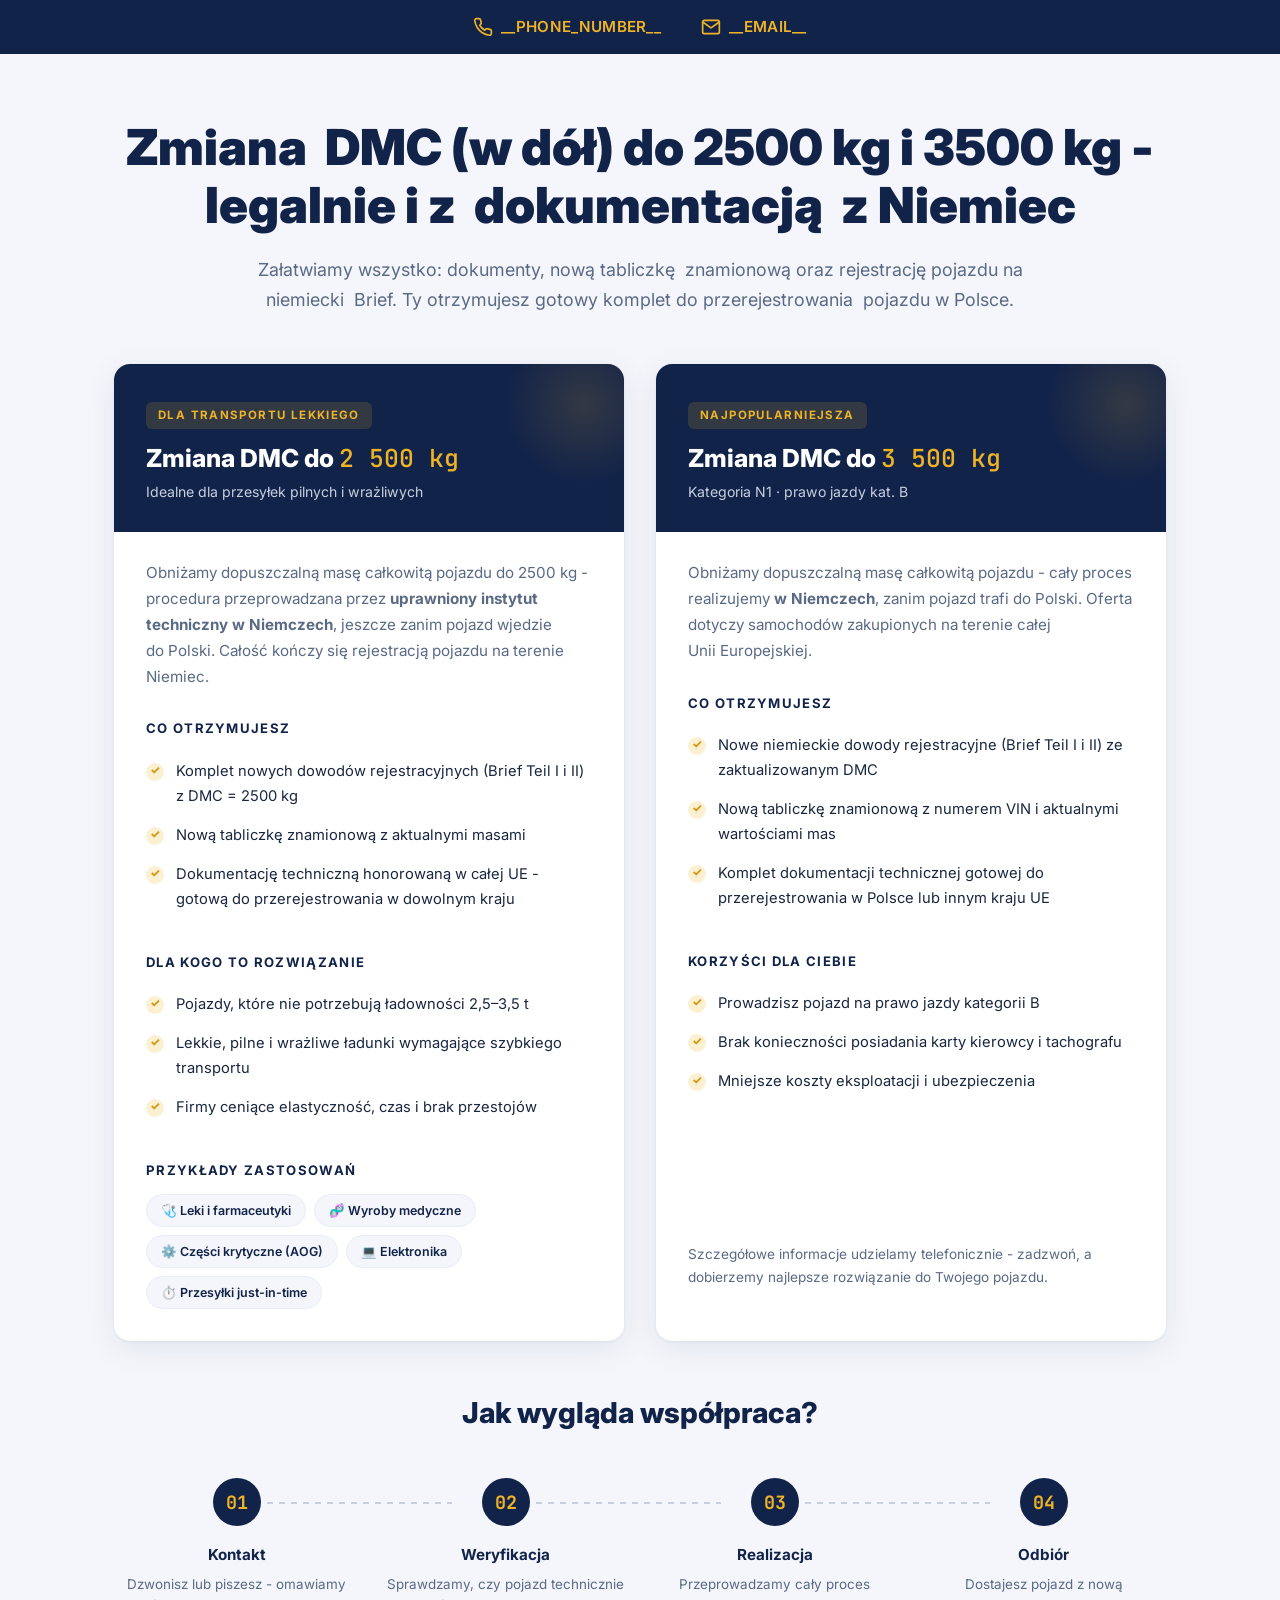
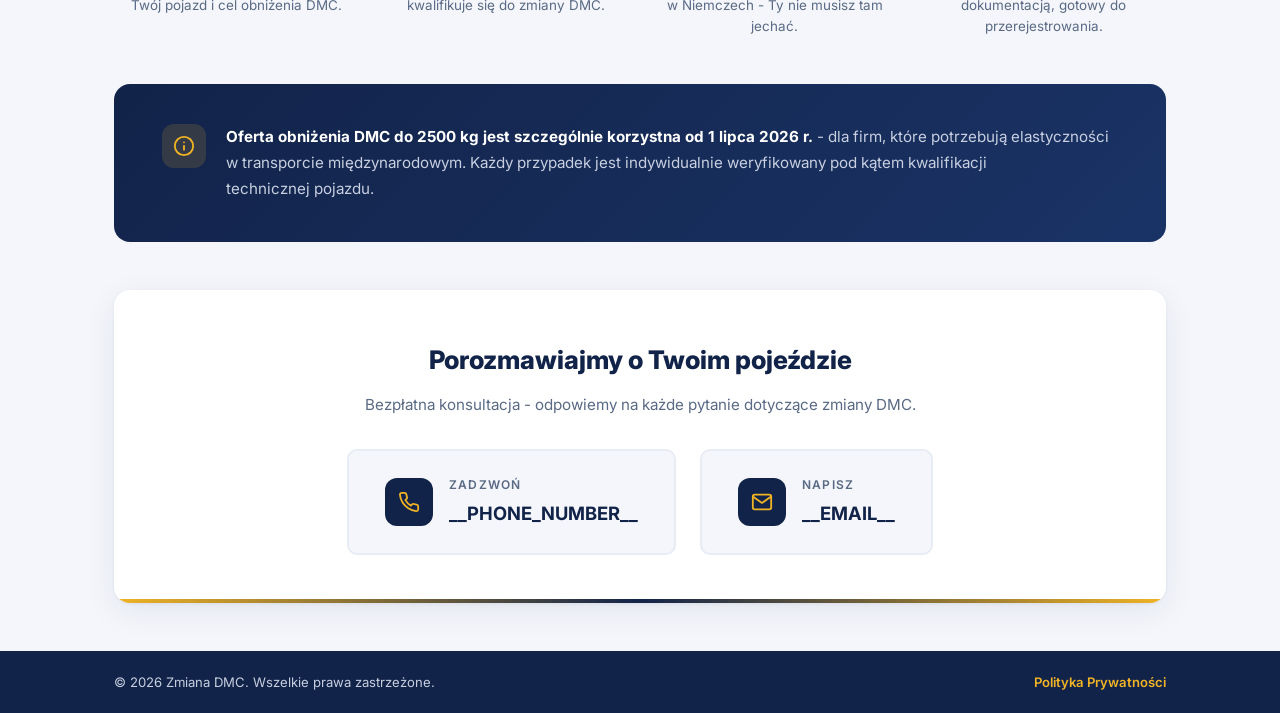
==== index.html @ 18f764c6 "Keywords and title" ====
<!DOCTYPE html>
<html lang="pl">

<head>
  <meta charset="UTF-8">
  <meta name="viewport" content="width=device-width, initial-scale=1.0">
  <meta name="description"
    content="Profesjonalna zmiana DMC pojazdów w Niemczech - obniżenie dopuszczalnej masy całkowitej do 3500 kg lub 2500 kg. Pełna obsługa, niemiecka dokumentacja, ważna w całej UE.">
  <meta name="keywords"
    content="zmiana DMC do 2500 kg, obniżenie DMC do 2500 kg, DMC 2500 kg, zmiana dopuszczalnej masy całkowitej 2500 kg, obniżenie masy całkowitej pojazdu do 2,5 t, zmiana DMC busa do 2500 kg, obniżenie DMC samochodu do 2500 kg, jak obniżyć DMC do 2500 kg, zmiana DMC pojazdu ciężarowego na 2500 kg, DMC 2500 kg a prawo jazdy, czy można zmniejszyć DMC do 2500 kg, przerobienie auta na 2500 kg, zmiana DMC w Niemczech 2500 kg, obniżenie DMC przed rejestracją w Polsce, zmiana DMC samochodu z Niemiec 2500 kg, jak uniknąć DMC powyżej 3,5 t, DMC 2500 kg a koszty, zmiana DMC a podatek, czy można jeździć na kat B po zmianie DMC, obniżenie DMC a rejestracja w Polsce">
  <meta name="author" content="Marek Jurecki">
  <title>Zmiana DMC pojazdu</title>
  <link rel="preconnect" href="https://fonts.googleapis.com">
  <link rel="preconnect" href="https://fonts.gstatic.com" crossorigin>
  <link
    href="https://fonts.googleapis.com/css2?family=Inter:wght@400;500;600;700;800;900&family=JetBrains+Mono:wght@500&display=swap"
    rel="stylesheet">
  <link rel="stylesheet" href="style.css" type="text/css">

  <!-- Favicon -->
  <link rel="icon" type="image/png" href="/public/favicon-96x96.png" sizes="96x96" />
  <link rel="icon" type="image/svg+xml" href="/public/favicon.svg" />
  <link rel="shortcut icon" href="/public/favicon.ico" />
  <link rel="apple-touch-icon" sizes="180x180" href="/public/apple-touch-icon.png" />
  <meta name="apple-mobile-web-app-title" content="Zmiany DMC" />
  <link rel="manifest" href="/public/site.webmanifest" />

  <!-- Google tag (gtag.js) -->
  <script async src="https://www.googletagmanager.com/gtag/js?id=AW-17997426374">
  </script>
  <script>
    window.dataLayer = window.dataLayer || [];
    function gtag() { dataLayer.push(arguments); }
    gtag('js', new Date());

    gtag('config', 'AW-17997426374');
  </script>
</head>

<body>

  <!-- ===== TOP CONTACT BAR ===== -->
  <div class="contact-bar">
    <a href="#" id="phone-top" data-contact="phone">
      <svg class="icon" viewBox="0 0 24 24" fill="none" stroke="currentColor" stroke-width="2" stroke-linecap="round"
        stroke-linejoin="round">
        <path
          d="M22 16.92v3a2 2 0 01-2.18 2 19.79 19.79 0 01-8.63-3.07 19.5 19.5 0 01-6-6A19.79 19.79 0 012.12 4.18 2 2 0 014.11 2h3a2 2 0 012 1.72c.127.96.362 1.903.7 2.81a2 2 0 01-.45 2.11L8.09 9.91a16 16 0 006 6l1.27-1.27a2 2 0 012.11-.45c.907.338 1.85.573 2.81.7A2 2 0 0122 16.92z" />
      </svg>
      <span class="contact-text"></span>
    </a>
    <a href="#" id="email-top" data-contact="email">
      <svg class="icon" viewBox="0 0 24 24" fill="none" stroke="currentColor" stroke-width="2" stroke-linecap="round"
        stroke-linejoin="round">
        <path d="M4 4h16c1.1 0 2 .9 2 2v12c0 1.1-.9 2-2 2H4c-1.1 0-2-.9-2-2V6c0-1.1.9-2 2-2z" />
        <polyline points="22,6 12,13 2,6" />
      </svg>
      <span class="contact-text"></span>
    </a>
  </div>

  <div class="page-wrap">

    <!-- ===== INTRO ===== -->
    <section class="intro fade-in">
      <h1>Zmiana&nbsp; DMC (w dół) do 2500 kg i 3500 kg - legalnie i z &nbsp;dokumentacją&nbsp; z Niemiec</h1>
      <p>Załatwiamy wszystko: dokumenty, nową tabliczkę&nbsp; znamionową oraz rejestrację pojazdu na niemiecki&nbsp; Brief.
      Ty otrzymujesz gotowy komplet do przerejestrowania&nbsp; pojazdu w Polsce.</p>
    </section>

    <!-- ===== SERVICES ===== -->
    <div class="services">

      <!-- CARD 1: DMC 2500 -->
      <article class="service-card fade-in" id="dmc-2500">
        <div class="card-header">
          <span class="tag">Dla transportu lekkiego</span>
          <h2>Zmiana DMC do <span class="dmc-val">2 500 kg</span></h2>
          <p class="subtitle">Idealne dla przesyłek pilnych i&nbsp;wrażliwych</p>
        </div>
        <div class="card-body">
          <p>Obniżamy dopuszczalną masę całkowitą pojazdu do&nbsp;2500&nbsp;kg - procedura przeprowadzana przez
            <strong>uprawniony instytut techniczny w&nbsp;Niemczech</strong>, jeszcze zanim pojazd wjedzie
            do&nbsp;Polski. Całość kończy się rejestracją pojazdu na terenie Niemiec.
          </p>

          <h3>Co otrzymujesz</h3>
          <ul class="check-list">
            <li>Komplet nowych dowodów rejestracyjnych (Brief Teil&nbsp;I i&nbsp;II) z&nbsp;DMC&nbsp;=&nbsp;2500&nbsp;kg
            </li>
            <li>Nową tabliczkę znamionową z&nbsp;aktualnymi masami</li>
            <li>Dokumentację techniczną honorowaną w&nbsp;całej UE - gotową do przerejestrowania w&nbsp;dowolnym kraju
            </li>
          </ul>

          <h3>Dla kogo to rozwiązanie</h3>
          <ul class="check-list">
            <li>Pojazdy, które nie potrzebują ładowności 2,5–3,5&nbsp;t</li>
            <li>Lekkie, pilne i&nbsp;wrażliwe ładunki wymagające szybkiego transportu</li>
            <li>Firmy ceniące elastyczność, czas i&nbsp;brak przestojów</li>
          </ul>

          <h3>Przykłady zastosowań</h3>
          <div class="use-cases">
            <span class="pill">🩺 Leki i farmaceutyki</span>
            <span class="pill">🧬 Wyroby medyczne</span>
            <span class="pill">⚙️ Części krytyczne (AOG)</span>
            <span class="pill">💻 Elektronika</span>
            <span class="pill">⏱️ Przesyłki just-in-time</span>
          </div>
        </div>
      </article>

      <!-- CARD 2: DMC 3500 -->
      <article class="service-card fade-in" id="dmc-3500">
        <div class="card-header">
          <span class="tag">Najpopularniejsza</span>
          <h2>Zmiana DMC do <span class="dmc-val">3 500 kg</span></h2>
          <p class="subtitle">Kategoria N1 · prawo jazdy kat.&nbsp;B</p>
        </div>
        <div class="card-body">
          <p>Obniżamy dopuszczalną masę całkowitą pojazdu - cały proces realizujemy <strong>w Niemczech</strong>, zanim
            pojazd trafi do&nbsp;Polski.
            Oferta dotyczy samochodów zakupionych na terenie całej Unii&nbsp;Europejskiej.</p>

          <h3>Co otrzymujesz</h3>
          <ul class="check-list">
            <li>Nowe niemieckie dowody rejestracyjne (Brief Teil&nbsp;I i&nbsp;II) ze zaktualizowanym DMC</li>
            <li>Nową tabliczkę znamionową z numerem VIN i&nbsp;aktualnymi wartościami mas</li>
            <li>Komplet dokumentacji technicznej gotowej do przerejestrowania w&nbsp;Polsce lub innym kraju UE</li>
          </ul>

          <h3>Korzyści dla Ciebie</h3>
          <ul class="check-list">
            <li>Prowadzisz pojazd na prawo jazdy kategorii&nbsp;B</li>
            <li>Brak konieczności posiadania karty kierowcy i&nbsp;tachografu</li>
            <li>Mniejsze koszty eksploatacji i&nbsp;ubezpieczenia</li>
          </ul>

          <p style="font-size:0.85rem; color:var(--gray-600); margin-top:auto;">Szczegółowe informacje udzielamy
            telefonicznie - zadzwoń, a dobierzemy najlepsze rozwiązanie do Twojego pojazdu.</p>
        </div>
      </article>

    </div>
    <!-- /services -->

    <!-- ===== HOW IT WORKS ===== -->
    <section class="how-section fade-in">
      <h2>Jak wygląda współpraca?</h2>
      <div class="steps-grid">
        <div class="step-item">
          <div class="step-num">01</div>
          <h4>Kontakt</h4>
          <p>Dzwonisz lub piszesz - omawiamy Twój pojazd i&nbsp;cel&nbsp;obniżenia DMC.</p>
        </div>
        <div class="step-item">
          <div class="step-num">02</div>
          <h4>Weryfikacja</h4>
          <p>Sprawdzamy, czy pojazd technicznie kwalifikuje się do zmiany&nbsp;DMC.</p>
        </div>
        <div class="step-item">
          <div class="step-num">03</div>
          <h4>Realizacja</h4>
          <p>Przeprowadzamy cały proces w&nbsp;Niemczech - Ty nie musisz tam jechać.</p>
        </div>
        <div class="step-item">
          <div class="step-num">04</div>
          <h4>Odbiór</h4>
          <p>Dostajesz pojazd z nową dokumentacją, gotowy do przerejestrowania.</p>
        </div>
      </div>
    </section>

    <!-- ===== NOTE ===== -->
    <div class="note-section fade-in">
      <div class="note-icon">
        <svg viewBox="0 0 24 24" fill="none" stroke="currentColor" stroke-width="2" stroke-linecap="round"
          stroke-linejoin="round">
          <circle cx="12" cy="12" r="10" />
          <line x1="12" y1="16" x2="12" y2="12" />
          <line x1="12" y1="8" x2="12.01" y2="8" />
        </svg>
      </div>
      <p><strong>Oferta obniżenia DMC do 2500 kg jest szczególnie korzystna od 1&nbsp;lipca 2026&nbsp;r.</strong> - dla
        firm, które potrzebują elastyczności w transporcie międzynarodowym. Każdy przypadek jest indywidualnie
        weryfikowany pod kątem kwalifikacji technicznej&nbsp;pojazdu.</p>
    </div>

    <!-- ===== FOOTER CONTACT ===== -->
    <section class="footer-contact fade-in" id="kontakt">
      <h2>Porozmawiajmy o Twoim pojeździe</h2>
      <p class="sub">Bezpłatna konsultacja - odpowiemy na każde pytanie dotyczące zmiany DMC.</p>
      <div class="contact-cards">
        <a href="#" class="contact-card" id="phone-bottom" data-contact="phone">
          <div class="cc-icon">
            <svg viewBox="0 0 24 24" fill="none" stroke="currentColor" stroke-width="2" stroke-linecap="round"
              stroke-linejoin="round">
              <path
                d="M22 16.92v3a2 2 0 01-2.18 2 19.79 19.79 0 01-8.63-3.07 19.5 19.5 0 01-6-6A19.79 19.79 0 012.12 4.18 2 2 0 014.11 2h3a2 2 0 012 1.72c.127.96.362 1.903.7 2.81a2 2 0 01-.45 2.11L8.09 9.91a16 16 0 006 6l1.27-1.27a2 2 0 012.11-.45c.907.338 1.85.573 2.81.7A2 2 0 0122 16.92z" />
            </svg>
          </div>
          <div class="cc-text">
            <div class="cc-label">Zadzwoń</div>
            <div class="cc-value"></div>
          </div>
        </a>
        <a href="#" class="contact-card" id="email-bottom" data-contact="email">
          <div class="cc-icon">
            <svg viewBox="0 0 24 24" fill="none" stroke="currentColor" stroke-width="2" stroke-linecap="round"
              stroke-linejoin="round">
              <path d="M4 4h16c1.1 0 2 .9 2 2v12c0 1.1-.9 2-2 2H4c-1.1 0-2-.9-2-2V6c0-1.1.9-2 2-2z" />
              <polyline points="22,6 12,13 2,6" />
            </svg>
          </div>
          <div class="cc-text">
            <div class="cc-label">Napisz</div>
            <div class="cc-value"></div>
          </div>
        </a>
      </div>
    </section>

  </div>
  <!-- /page-wrap -->

  <!-- ===== FOOTER ===== -->
  <footer class="site-footer">
    <div class="footer-inner">
      <span>&copy; <span id="footer-year"></span> Zmiana DMC. Wszelkie prawa zastrzeżone.</span>
      <a href="/privacy-policy">Polityka Prywatności</a>
    </div>
  </footer>

  <script src="script.js"></script>
  <script>
    document.getElementById('footer-year').textContent = new Date().getFullYear();
  </script>
</body>

</html>
---- style.css ----
/* ===== RESET & BASE ===== */
*,
*::before,
*::after {
    margin: 0;
    padding: 0;
    box-sizing: border-box;
}

:root {
    --navy: #122349;
    --navy-light: #1a3366;
    --navy-dark: #0c1830;
    --gold: #EFB325;
    --gold-light: #f5cc5a;
    --gold-dark: #d49b10;
    --white: #ffffff;
    --off-white: #f4f6fb;
    --gray-100: #e8ecf4;
    --gray-200: #c7cfe0;
    --gray-600: #5a6a85;
    --text: #1a2740;
    --radius: 16px;
    --radius-sm: 10px;
}

html {
    scroll-behavior: smooth;
}

body {
    font-family: 'Inter', -apple-system, BlinkMacSystemFont, sans-serif;
    background: var(--off-white);
    color: var(--text);
    line-height: 1.7;
    -webkit-font-smoothing: antialiased;
}

/* ===== CONTACT BAR - TOP ===== */
.contact-bar {
    background: var(--navy);
    padding: 14px 24px;
    display: flex;
    justify-content: center;
    align-items: center;
    gap: 12px 40px;
    flex-wrap: wrap;
}

.contact-bar a {
    color: var(--gold);
    text-decoration: none;
    font-weight: 600;
    font-size: 0.95rem;
    display: inline-flex;
    align-items: center;
    gap: 8px;
    transition: color 0.2s;
    letter-spacing: 0.02em;
}

.contact-bar a:hover {
    color: var(--gold-light);
}

.contact-bar .icon {
    width: 20px;
    height: 20px;
    flex-shrink: 0;
}

/* ===== MAIN WRAPPER ===== */
.page-wrap {
    max-width: 1100px;
    margin: 0 auto;
    padding: 0 24px;
}

/* ===== INTRO SECTION ===== */
.intro {
    text-align: center;
    padding: 64px 0 48px;
}

.intro h1 {
    font-size: clamp(2rem, 5vw, 3.1rem);
    font-weight: 900;
    color: var(--navy);
    line-height: 1.18;
    margin-bottom: 20px;
}

.intro p {
    font-size: 1.12rem;
    color: var(--gray-600);
    max-width: 800px;
    margin: 0 auto;
}

/* ===== SERVICES GRID ===== */
.services {
    display: grid;
    grid-template-columns: 1fr 1fr;
    gap: 32px;
    padding-bottom: 48px;
}

/* ===== SERVICE CARD ===== */
.service-card {
    background: var(--white);
    border-radius: var(--radius);
    overflow: hidden;
    box-shadow:
        0 1px 3px rgba(18, 35, 73, 0.06),
        0 8px 32px rgba(18, 35, 73, 0.08);
    transition: transform 0.35s cubic-bezier(.22, .68, 0, .98), box-shadow 0.35s ease;
    position: relative;
    display: flex;
    flex-direction: column;
}

.service-card:hover {
    transform: translateY(-6px);
    box-shadow:
        0 2px 6px rgba(18, 35, 73, 0.08),
        0 20px 60px rgba(18, 35, 73, 0.14);
}

.card-header {
    background: var(--navy);
    padding: 36px 32px 28px;
    position: relative;
    overflow: hidden;
}

.card-header::before {
    content: '';
    position: absolute;
    top: -40px;
    right: -40px;
    width: 160px;
    height: 160px;
    background: radial-gradient(circle, rgba(239, 179, 37, 0.15) 0%, transparent 70%);
    border-radius: 50%;
}

.card-header .tag {
    display: inline-block;
    background: rgba(239, 179, 37, 0.15);
    color: var(--gold);
    font-size: 0.72rem;
    font-weight: 700;
    letter-spacing: 0.12em;
    text-transform: uppercase;
    padding: 4px 12px;
    border-radius: 6px;
    margin-bottom: 14px;
}

.card-header h2 {
    color: var(--white);
    font-size: 1.55rem;
    font-weight: 800;
    line-height: 1.25;
    margin-bottom: 6px;
}

.card-header h2 .dmc-val {
    color: var(--gold);
    font-family: 'JetBrains Mono', monospace;
    font-weight: 500;
}

.card-header .subtitle {
    color: var(--gray-200);
    font-size: 0.88rem;
    font-weight: 400;
}

.card-body {
    padding: 28px 32px 32px;
    flex: 1;
    display: flex;
    flex-direction: column;
}

.card-body p {
    color: var(--gray-600);
    font-size: 0.95rem;
    margin-bottom: 20px;
    line-height: 1.7;
}

.card-body h3 {
    font-size: 0.82rem;
    font-weight: 700;
    text-transform: uppercase;
    letter-spacing: 0.1em;
    color: var(--navy);
    margin-bottom: 12px;
    margin-top: 8px;
}

.check-list {
    list-style: none;
    margin-bottom: 24px;
}

.check-list li {
    padding: 7px 0 7px 30px;
    position: relative;
    font-size: 0.92rem;
    color: var(--text);
}

.check-list li::before {
    content: '';
    position: absolute;
    left: 0;
    top: 11px;
    width: 18px;
    height: 18px;
    background: var(--gold);
    border-radius: 50%;
    opacity: 0.2;
}

.check-list li::after {
    content: '✓';
    position: absolute;
    left: 4px;
    top: 9px;
    font-size: 0.72rem;
    font-weight: 800;
    color: var(--gold-dark);
}

/* USE-CASES PILLS */
.use-cases {
    display: flex;
    flex-wrap: wrap;
    gap: 8px;
    margin-top: auto;
}

.use-cases .pill {
    background: var(--off-white);
    border: 1px solid var(--gray-100);
    color: var(--navy);
    font-size: 0.78rem;
    font-weight: 600;
    padding: 5px 14px;
    border-radius: 50px;
    white-space: nowrap;
}

/* ===== HOW IT WORKS ===== */
.how-section {
    padding-bottom: 48px;
}

.how-section h2 {
    text-align: center;
    font-size: 1.8rem;
    font-weight: 800;
    color: var(--navy);
    margin-bottom: 40px;
}

.steps-grid {
    display: grid;
    grid-template-columns: repeat(4, 1fr);
    gap: 24px;
}

.step-item {
    text-align: center;
    position: relative;
}

.step-item .step-num {
    width: 48px;
    height: 48px;
    background: var(--navy);
    color: var(--gold);
    font-family: 'JetBrains Mono', monospace;
    font-weight: 700;
    font-size: 1.15rem;
    border-radius: 50%;
    display: flex;
    align-items: center;
    justify-content: center;
    margin: 0 auto 16px;
    position: relative;
    z-index: 1;
}

.step-item:not(:last-child)::after {
    content: '';
    position: absolute;
    top: 24px;
    left: calc(50% + 30px);
    width: calc(100% - 60px);
    height: 2px;
    background: repeating-linear-gradient(90deg, var(--gray-200) 0, var(--gray-200) 6px, transparent 6px, transparent 12px);
}

.step-item h4 {
    font-size: 0.95rem;
    font-weight: 700;
    color: var(--navy);
    margin-bottom: 6px;
}

.step-item p {
    font-size: 0.84rem;
    color: var(--gray-600);
    line-height: 1.55;
}

/* ===== NOTE SECTION ===== */
.note-section {
    background: linear-gradient(135deg, var(--navy) 0%, var(--navy-light) 100%);
    border-radius: var(--radius);
    padding: 40px 48px;
    margin-bottom: 48px;
    display: flex;
    align-items: flex-start;
    gap: 20px;
}

.note-section .note-icon {
    width: 44px;
    height: 44px;
    background: rgba(239, 179, 37, 0.15);
    border-radius: 12px;
    display: flex;
    align-items: center;
    justify-content: center;
    flex-shrink: 0;
}

.note-section .note-icon svg {
    width: 22px;
    height: 22px;
    color: var(--gold);
}

.note-section p {
    color: var(--gray-200);
    font-size: 0.95rem;
    line-height: 1.7;
}

.note-section p strong {
    color: var(--white);
    font-weight: 700;
}

/* ===== FOOTER CONTACT ===== */
.footer-contact {
    background: var(--white);
    border-radius: var(--radius);
    padding: 48px;
    margin-bottom: 48px;
    text-align: center;
    box-shadow:
        0 1px 3px rgba(18, 35, 73, 0.06),
        0 8px 32px rgba(18, 35, 73, 0.08);
    position: relative;
    overflow: hidden;
}

.footer-contact::before {
    content: '';
    position: absolute;
    bottom: 0;
    left: 0;
    right: 0;
    height: 4px;
    background: linear-gradient(90deg, var(--gold), var(--navy), var(--gold));
}

.footer-contact h2 {
    font-size: 1.6rem;
    font-weight: 800;
    color: var(--navy);
    margin-bottom: 10px;
}

.footer-contact .sub {
    color: var(--gray-600);
    font-size: 0.95rem;
    margin-bottom: 32px;
}

.contact-cards {
    display: flex;
    justify-content: center;
    gap: 24px;
    flex-wrap: wrap;
}

.contact-card {
    background: var(--off-white);
    border: 2px solid var(--gray-100);
    border-radius: var(--radius-sm);
    padding: 24px 36px;
    text-decoration: none;
    transition: border-color 0.25s, transform 0.25s, background 0.25s;
    display: flex;
    align-items: center;
    gap: 16px;
}

.contact-card:hover {
    border-color: var(--gold);
    transform: translateY(-3px);
    background: var(--white);
}

.contact-card .cc-icon {
    width: 48px;
    height: 48px;
    background: var(--navy);
    border-radius: 12px;
    display: flex;
    align-items: center;
    justify-content: center;
    flex-shrink: 0;
}

.contact-card .cc-icon svg {
    width: 22px;
    height: 22px;
    color: var(--gold);
}

.contact-card .cc-text {
    text-align: left;
}

.contact-card .cc-label {
    font-size: 0.75rem;
    font-weight: 600;
    text-transform: uppercase;
    letter-spacing: 0.1em;
    color: var(--gray-600);
    margin-bottom: 2px;
}

.contact-card .cc-value {
    font-size: 1.15rem;
    font-weight: 700;
    color: var(--navy);
}

/* ===== RESPONSIVE ===== */
@media (max-width: 900px) {
    .services {
        grid-template-columns: 1fr;
    }

    .highlight-strip {
        grid-template-columns: 1fr;
        padding: 32px 28px;
    }

    .steps-grid {
        grid-template-columns: 1fr 1fr;
    }

    .step-item:not(:last-child)::after {
        display: none;
    }
}

@media (max-width: 600px) {
    .intro {
        padding: 40px 0 32px;
    }

    .intro h1 {
        font-size: 1.7rem;
    }

    .card-header {
        padding: 28px 22px 22px;
    }

    .card-body {
        padding: 22px 22px 26px;
    }

    .steps-grid {
        grid-template-columns: 1fr;
    }

    .note-section {
        padding: 28px 22px;
        flex-direction: column;
    }

    .footer-contact {
        padding: 32px 22px;
    }

    .contact-cards {
        flex-direction: column;
        align-items: center;
    }
}

/* ===== ANIMATIONS ===== */
.fade-in {
    opacity: 0;
    transform: translateY(24px);
    transition: opacity 0.7s ease, transform 0.7s ease;
}

.fade-in.visible {
    opacity: 1;
    transform: translateY(0);
}

/* ===== SITE FOOTER ===== */
.site-footer {
    background: var(--navy);
    margin-top: 0;
}

.footer-inner {
    max-width: 1100px;
    margin: 0 auto;
    padding: 20px 24px;
    display: flex;
    align-items: center;
    justify-content: space-between;
    gap: 16px;
    flex-wrap: wrap;
    font-size: 0.82rem;
    color: var(--gray-200);
}

.footer-inner a {
    color: var(--gold);
    text-decoration: none;
    font-weight: 600;
    white-space: nowrap;
    transition: color 0.2s;
}

.footer-inner a:hover {
    color: var(--gold-light);
}

@media (max-width: 600px) {
    .footer-inner {
        flex-direction: column;
        text-align: center;
    }
}

/* ===== PRIVACY POLICY PAGE ===== */
.pp-container {
    max-width: 720px;
    margin: 0 auto;
    padding: 64px 0 80px;
}

.pp-header {
    margin-bottom: 48px;
}

.pp-header h1 {
    font-size: clamp(2rem, 5vw, 2.8rem);
    font-weight: 900;
    color: var(--navy);
    line-height: 1.15;
    margin-bottom: 10px;
}

.pp-date {
    font-size: 0.82rem;
    color: var(--gray-600);
}

.pp-divider {
    width: 56px;
    height: 4px;
    background: linear-gradient(90deg, var(--gold), var(--gold-light));
    border-radius: 99px;
    margin-top: 16px;
}

.pp-body {
    color: var(--gray-600);
    line-height: 1.75;
}

.pp-section {
    margin-bottom: 40px;
}

.pp-section h2 {
    font-size: 1rem;
    font-weight: 800;
    text-transform: uppercase;
    letter-spacing: 0.08em;
    color: var(--navy);
    margin-bottom: 16px;
    padding-bottom: 10px;
    border-bottom: 1px solid var(--gray-100);
}

.pp-section p {
    font-size: 0.9rem;
    margin-bottom: 12px;
}

.pp-section p strong {
    color: var(--text);
    font-weight: 700;
}

.pp-section a {
    color: var(--navy);
    font-weight: 600;
    text-decoration: underline;
    text-underline-offset: 3px;
    transition: color 0.2s;
}

.pp-section a:hover {
    color: var(--gold-dark);
}

.pp-section ul {
    list-style: none;
    margin: 8px 0 14px 0;
    display: flex;
    flex-direction: column;
    gap: 6px;
}

.pp-section ul li {
    font-size: 0.9rem;
    padding-left: 22px;
    position: relative;
}

.pp-section ul li::before {
    content: '';
    position: absolute;
    left: 0;
    top: 8px;
    width: 7px;
    height: 7px;
    background: var(--gold);
    border-radius: 50%;
    opacity: 0.75;
}

@media (max-width: 600px) {
    .pp-container {
        padding: 40px 0 60px;
    }
}
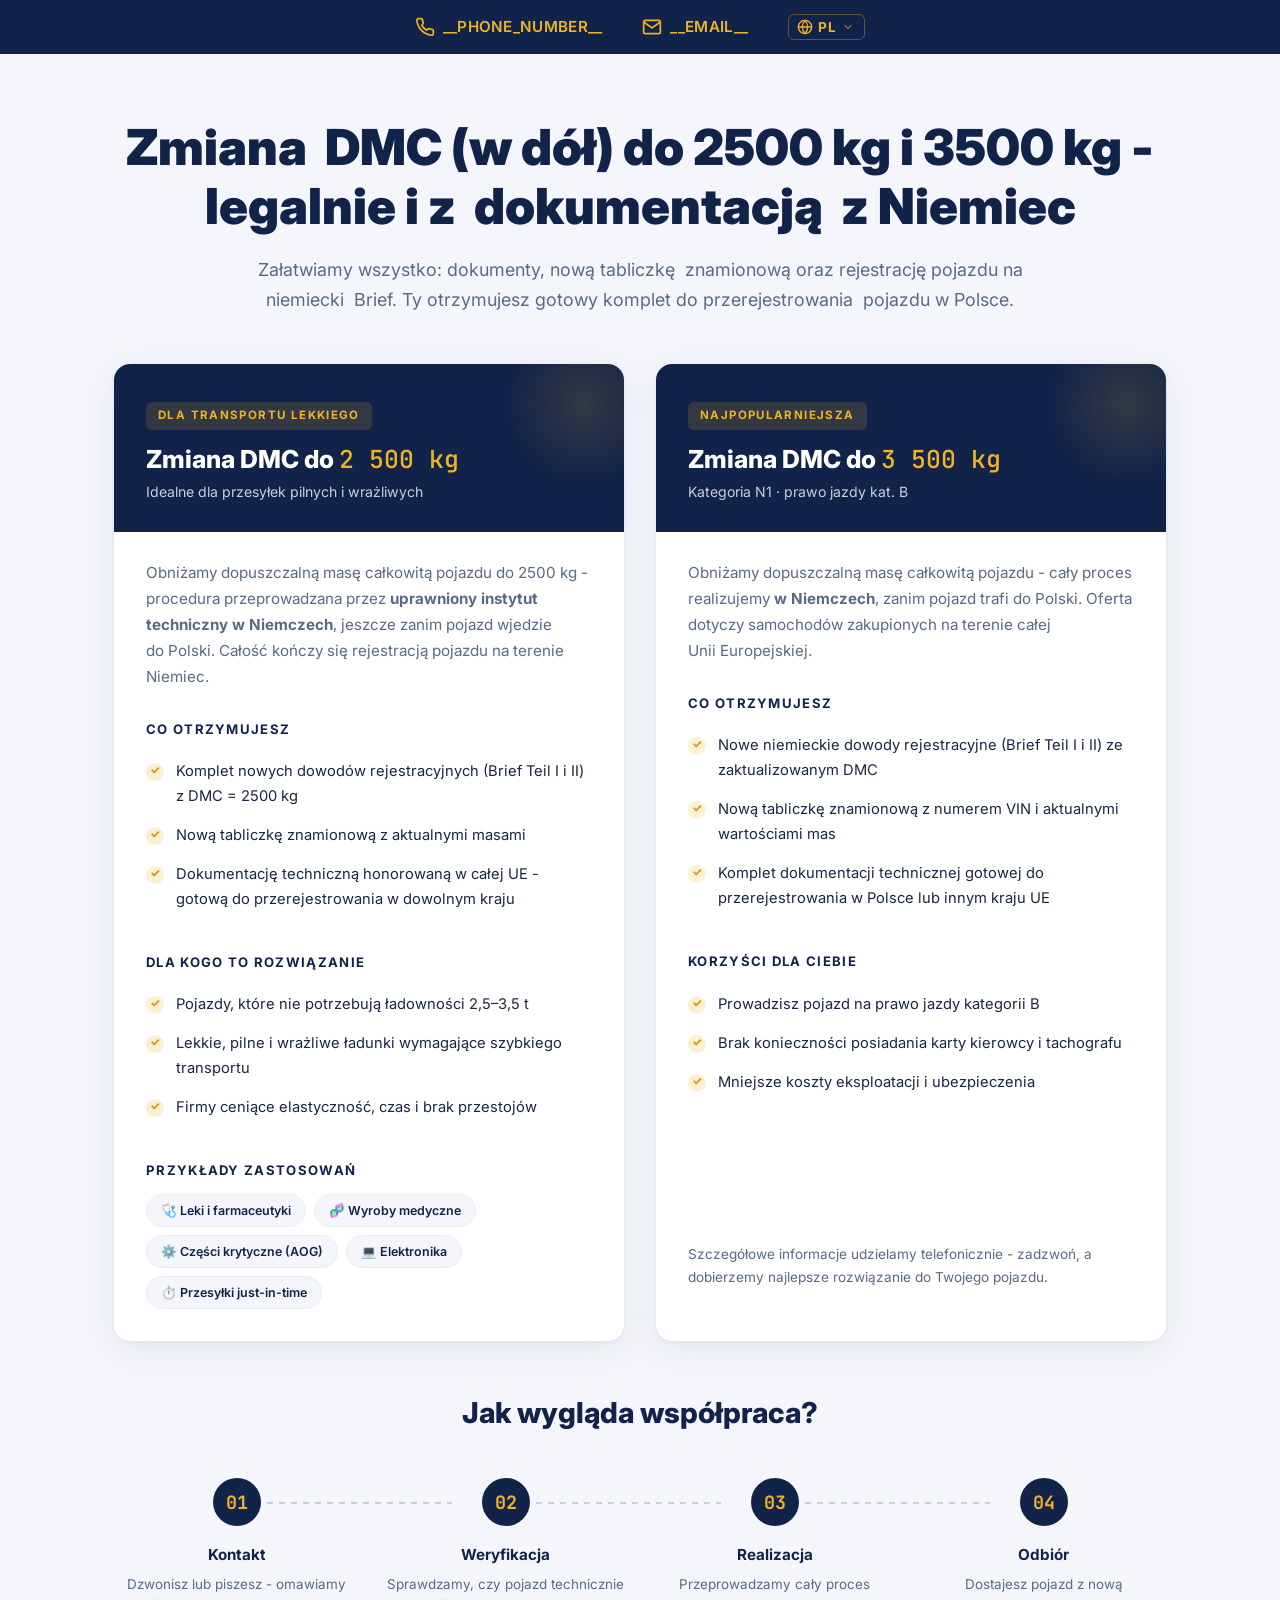
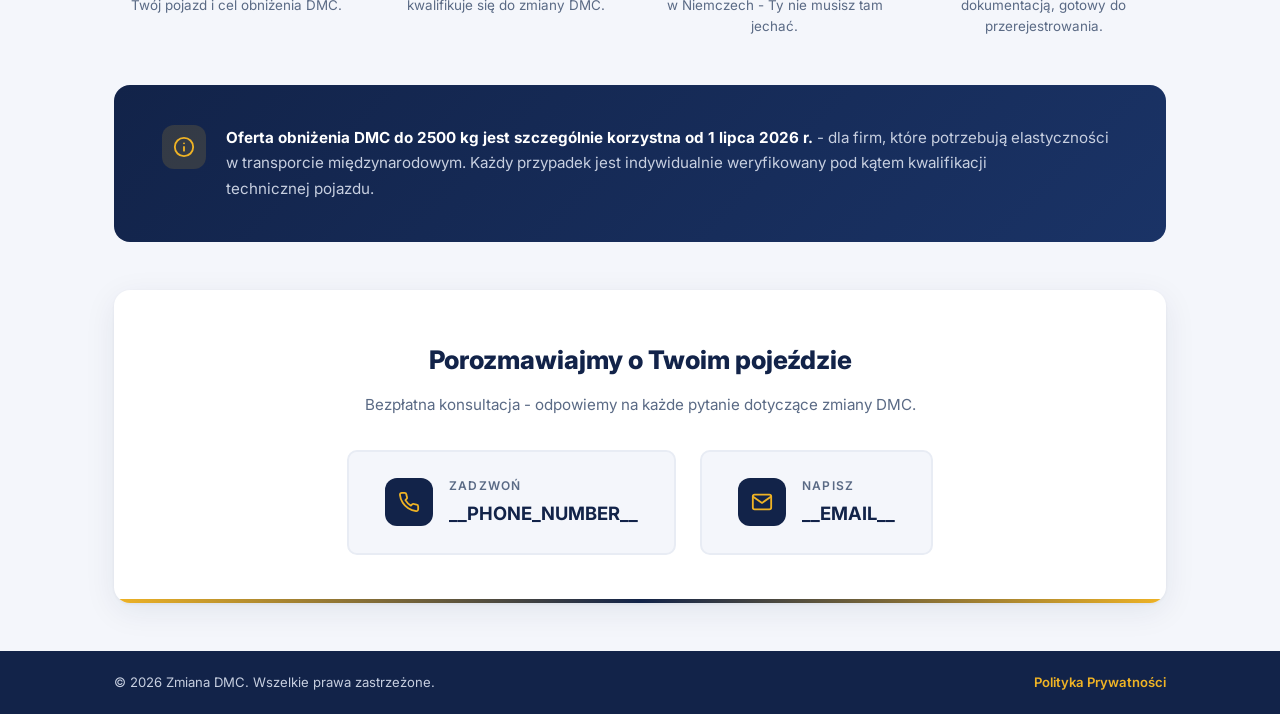
==== commit ce7caecb: "More languages" ====
--- a/index.html
+++ b/index.html
@@ -15,7 +15,20 @@
   <link
     href="https://fonts.googleapis.com/css2?family=Inter:wght@400;500;600;700;800;900&family=JetBrains+Mono:wght@500&display=swap"
     rel="stylesheet">
-  <link rel="stylesheet" href="style.css" type="text/css">
+  <link rel="stylesheet" href="/style.css" type="text/css">
+
+  <!-- SEO: canonical + hreflang -->
+  <link rel="canonical" href="https://__SITE_DOMAIN__/">
+  <link rel="alternate" hreflang="pl" href="https://__SITE_DOMAIN__/">
+  <link rel="alternate" hreflang="en" href="https://__SITE_DOMAIN__/en/">
+  <link rel="alternate" hreflang="ro" href="https://__SITE_DOMAIN__/ro/">
+  <link rel="alternate" hreflang="cs" href="https://__SITE_DOMAIN__/cs/">
+  <link rel="alternate" hreflang="it" href="https://__SITE_DOMAIN__/it/">
+  <link rel="alternate" hreflang="hu" href="https://__SITE_DOMAIN__/hu/">
+  <link rel="alternate" hreflang="es" href="https://__SITE_DOMAIN__/es/">
+  <link rel="alternate" hreflang="uk" href="https://__SITE_DOMAIN__/uk/">
+  <link rel="alternate" hreflang="ru" href="https://__SITE_DOMAIN__/ru/">
+  <link rel="alternate" hreflang="x-default" href="https://__SITE_DOMAIN__/">
 
   <!-- Favicon -->
   <link rel="icon" type="image/png" href="/public/favicon-96x96.png" sizes="96x96" />
@@ -57,6 +70,32 @@
       </svg>
       <span class="contact-text"></span>
     </a>
+    <div class="lang-switcher">
+      <button class="lang-current" aria-expanded="false" aria-haspopup="listbox">
+        <svg class="icon" viewBox="0 0 24 24" fill="none" stroke="currentColor" stroke-width="2" stroke-linecap="round"
+          stroke-linejoin="round">
+          <circle cx="12" cy="12" r="10" />
+          <line x1="2" y1="12" x2="22" y2="12" />
+          <path d="M12 2a15.3 15.3 0 0 1 4 10 15.3 15.3 0 0 1-4 10 15.3 15.3 0 0 1-4-10A15.3 15.3 0 0 1 12 2z" />
+        </svg>
+        <span>PL</span>
+        <svg class="lang-chevron" viewBox="0 0 24 24" fill="none" stroke="currentColor" stroke-width="2"
+          stroke-linecap="round" stroke-linejoin="round">
+          <polyline points="6 9 12 15 18 9" />
+        </svg>
+      </button>
+      <ul class="lang-menu" role="listbox">
+        <li><a href="/" hreflang="pl" lang="pl" aria-selected="true">PL — Polski</a></li>
+        <li><a href="/en/" hreflang="en" lang="en">EN — English</a></li>
+        <li><a href="/ro/" hreflang="ro" lang="ro">RO — Română</a></li>
+        <li><a href="/cs/" hreflang="cs" lang="cs">CS — Čeština</a></li>
+        <li><a href="/it/" hreflang="it" lang="it">IT — Italiano</a></li>
+        <li><a href="/hu/" hreflang="hu" lang="hu">HU — Magyar</a></li>
+        <li><a href="/es/" hreflang="es" lang="es">ES — Español</a></li>
+        <li><a href="/uk/" hreflang="uk" lang="uk">UK — Українська</a></li>
+        <li><a href="/ru/" hreflang="ru" lang="ru">RU — Русский</a></li>
+      </ul>
+    </div>
   </div>
 
   <div class="page-wrap">
@@ -232,7 +271,7 @@
     </div>
   </footer>
 
-  <script src="script.js"></script>
+  <script src="/script.js"></script>
   <script>
     document.getElementById('footer-year').textContent = new Date().getFullYear();
   </script>
--- a/style.css
+++ b/style.css
@@ -69,6 +69,104 @@
     flex-shrink: 0;
 }
 
+/* ===== LANGUAGE SWITCHER ===== */
+.lang-switcher {
+    position: relative;
+    display: inline-flex;
+    align-items: center;
+}
+
+.lang-current {
+    background: transparent;
+    border: 1px solid rgba(239, 179, 37, 0.35);
+    border-radius: 6px;
+    color: var(--gold);
+    font-family: 'Inter', sans-serif;
+    font-size: 0.85rem;
+    font-weight: 700;
+    letter-spacing: 0.08em;
+    padding: 4px 10px 4px 8px;
+    cursor: pointer;
+    display: inline-flex;
+    align-items: center;
+    gap: 5px;
+    transition: border-color 0.2s, background 0.2s;
+}
+
+.lang-current:hover,
+.lang-switcher:hover .lang-current {
+    border-color: var(--gold);
+    background: rgba(239, 179, 37, 0.08);
+}
+
+.lang-current .icon {
+    width: 16px;
+    height: 16px;
+}
+
+.lang-chevron {
+    width: 12px;
+    height: 12px;
+    transition: transform 0.2s;
+}
+
+.lang-switcher[data-open="true"] .lang-chevron {
+    transform: rotate(180deg);
+}
+
+.lang-menu {
+    display: none;
+    position: absolute;
+    top: calc(100% + 8px);
+    right: 0;
+    background: var(--navy-dark);
+    border: 1px solid rgba(239, 179, 37, 0.25);
+    border-radius: var(--radius-sm);
+    list-style: none;
+    min-width: 160px;
+    box-shadow: 0 8px 24px rgba(12, 24, 48, 0.4);
+    z-index: 100;
+    overflow: hidden;
+}
+
+.lang-switcher[data-open="true"] .lang-menu {
+    display: block;
+}
+
+.lang-menu li a {
+    display: block;
+    padding: 10px 16px;
+    color: var(--gray-200);
+    font-size: 0.85rem;
+    font-weight: 600;
+    text-decoration: none;
+    letter-spacing: 0.04em;
+    transition: background 0.15s, color 0.15s;
+    white-space: nowrap;
+}
+
+.lang-menu li a:hover {
+    background: rgba(239, 179, 37, 0.12);
+    color: var(--gold);
+}
+
+.lang-menu li a[aria-selected="true"] {
+    color: var(--gold);
+}
+
+.lang-menu li a[aria-selected="true"]::before {
+    content: '•';
+    margin-right: 6px;
+}
+
+@media (max-width: 600px) {
+    .lang-menu {
+        right: auto;
+        left: 50%;
+        transform: translateX(-50%);
+    }
+}
+
 /* ===== MAIN WRAPPER ===== */
 .page-wrap {
     max-width: 1100px;
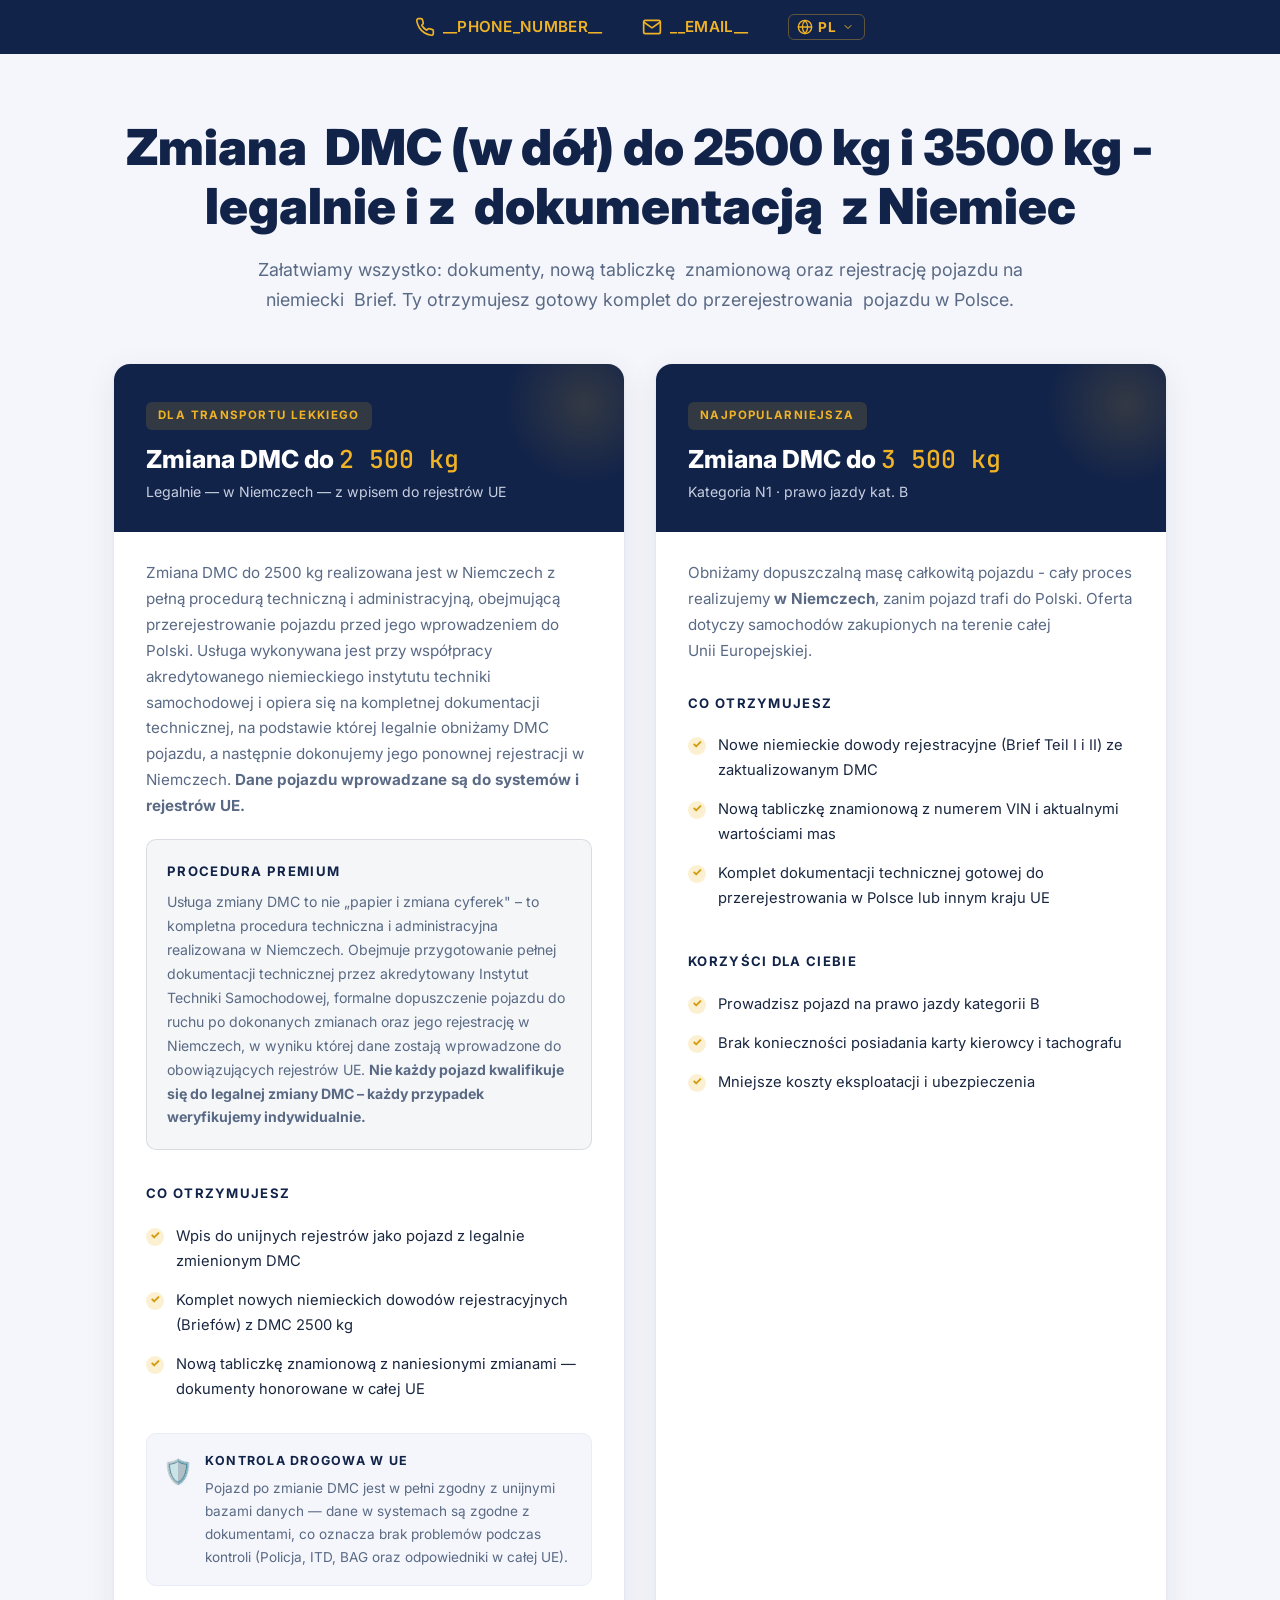
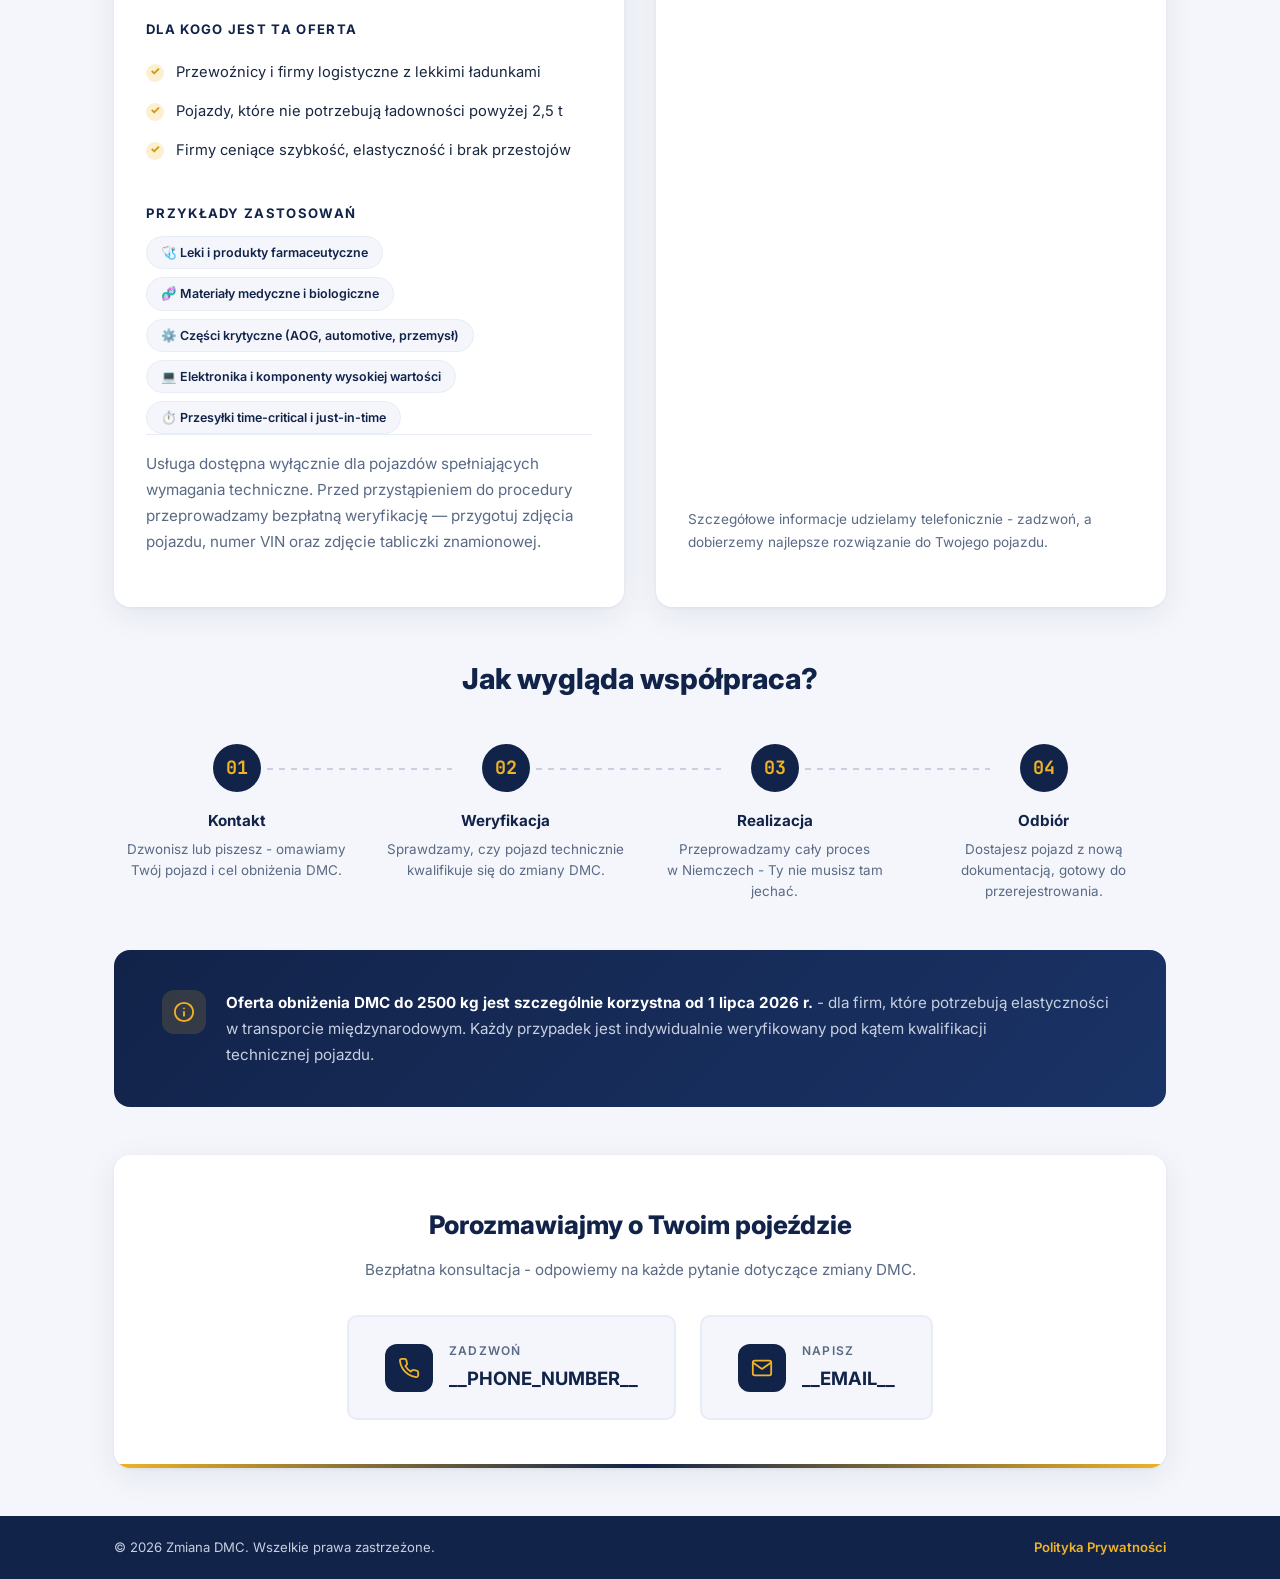
==== commit f12ad311: "Content update" ====
--- a/index.html
+++ b/index.html
@@ -115,38 +115,48 @@
         <div class="card-header">
           <span class="tag">Dla transportu lekkiego</span>
           <h2>Zmiana DMC do <span class="dmc-val">2 500 kg</span></h2>
-          <p class="subtitle">Idealne dla przesyłek pilnych i&nbsp;wrażliwych</p>
+          <p class="subtitle">Legalnie — w Niemczech — z wpisem do rejestrów UE</p>
         </div>
         <div class="card-body">
-          <p>Obniżamy dopuszczalną masę całkowitą pojazdu do&nbsp;2500&nbsp;kg - procedura przeprowadzana przez
-            <strong>uprawniony instytut techniczny w&nbsp;Niemczech</strong>, jeszcze zanim pojazd wjedzie
-            do&nbsp;Polski. Całość kończy się rejestracją pojazdu na terenie Niemiec.
-          </p>
+          <p>Zmiana DMC do 2500 kg realizowana jest w Niemczech z pełną procedurą techniczną i administracyjną, obejmującą przerejestrowanie pojazdu przed jego wprowadzeniem do Polski. Usługa wykonywana jest przy współpracy akredytowanego niemieckiego instytutu techniki samochodowej i opiera się na kompletnej dokumentacji technicznej, na podstawie której legalnie obniżamy DMC pojazdu, a następnie dokonujemy jego ponownej rejestracji w Niemczech. <strong>Dane pojazdu wprowadzane są do systemów i rejestrów UE.</strong></p>
+
+          <div class="callout-box">
+            <h3>Procedura Premium</h3>
+            <p>Usługa zmiany DMC to nie „papier i zmiana cyferek" – to kompletna procedura techniczna i administracyjna realizowana w Niemczech. Obejmuje przygotowanie pełnej dokumentacji technicznej przez akredytowany Instytut Techniki Samochodowej, formalne dopuszczenie pojazdu do ruchu po dokonanych zmianach oraz jego rejestrację w Niemczech, w wyniku której dane zostają wprowadzone do obowiązujących rejestrów UE. <strong>Nie każdy pojazd kwalifikuje się do legalnej zmiany DMC – każdy przypadek weryfikujemy indywidualnie.</strong></p>
+          </div>
 
           <h3>Co otrzymujesz</h3>
           <ul class="check-list">
-            <li>Komplet nowych dowodów rejestracyjnych (Brief Teil&nbsp;I i&nbsp;II) z&nbsp;DMC&nbsp;=&nbsp;2500&nbsp;kg
-            </li>
-            <li>Nową tabliczkę znamionową z&nbsp;aktualnymi masami</li>
-            <li>Dokumentację techniczną honorowaną w&nbsp;całej UE - gotową do przerejestrowania w&nbsp;dowolnym kraju
-            </li>
-          </ul>
-
-          <h3>Dla kogo to rozwiązanie</h3>
-          <ul class="check-list">
-            <li>Pojazdy, które nie potrzebują ładowności 2,5–3,5&nbsp;t</li>
-            <li>Lekkie, pilne i&nbsp;wrażliwe ładunki wymagające szybkiego transportu</li>
-            <li>Firmy ceniące elastyczność, czas i&nbsp;brak przestojów</li>
+            <li>Wpis do unijnych rejestrów jako pojazd z legalnie zmienionym DMC</li>
+            <li>Komplet nowych niemieckich dowodów rejestracyjnych (Briefów) z DMC 2500 kg</li>
+            <li>Nową tabliczkę znamionową z naniesionymi zmianami — dokumenty honorowane w całej UE</li>
+          </ul>
+
+          <div class="roadside-box">
+            <div class="roadside-icon">🛡️</div>
+            <div>
+              <h3>Kontrola drogowa w UE</h3>
+              <p>Pojazd po zmianie DMC jest w pełni zgodny z unijnymi bazami danych — dane w systemach są zgodne z dokumentami, co oznacza brak problemów podczas kontroli (Policja, ITD, BAG oraz odpowiedniki w całej UE).</p>
+            </div>
+          </div>
+
+          <h3>Dla kogo jest ta oferta</h3>
+          <ul class="check-list">
+            <li>Przewoźnicy i firmy logistyczne z lekkimi ładunkami</li>
+            <li>Pojazdy, które nie potrzebują ładowności powyżej 2,5 t</li>
+            <li>Firmy ceniące szybkość, elastyczność i brak przestojów</li>
           </ul>
 
           <h3>Przykłady zastosowań</h3>
           <div class="use-cases">
-            <span class="pill">🩺 Leki i farmaceutyki</span>
-            <span class="pill">🧬 Wyroby medyczne</span>
-            <span class="pill">⚙️ Części krytyczne (AOG)</span>
-            <span class="pill">💻 Elektronika</span>
-            <span class="pill">⏱️ Przesyłki just-in-time</span>
-          </div>
+            <span class="pill">🩺 Leki i produkty farmaceutyczne</span>
+            <span class="pill">🧬 Materiały medyczne i biologiczne</span>
+            <span class="pill">⚙️ Części krytyczne (AOG, automotive, przemysł)</span>
+            <span class="pill">💻 Elektronika i komponenty wysokiej wartości</span>
+            <span class="pill">⏱️ Przesyłki time-critical i just-in-time</span>
+          </div>
+
+          <p class="verification-note">Usługa dostępna wyłącznie dla pojazdów spełniających wymagania techniczne. Przed przystąpieniem do procedury przeprowadzamy bezpłatną weryfikację — przygotuj zdjęcia pojazdu, numer VIN oraz zdjęcie tabliczki znamionowej.</p>
         </div>
       </article>
 
--- a/style.css
+++ b/style.css
@@ -333,6 +333,65 @@
     color: var(--gold-dark);
 }
 
+/* CALLOUT BOX */
+.callout-box {
+    background: rgba(18, 35, 73, 0.04);
+    border: 1px solid rgba(18, 35, 73, 0.12);
+    border-radius: var(--radius-sm);
+    padding: 20px;
+    margin-bottom: 24px;
+}
+
+.callout-box h3 {
+    margin-top: 0;
+    margin-bottom: 8px;
+}
+
+.callout-box p {
+    margin-bottom: 0;
+    font-size: 0.88rem;
+}
+
+/* ROADSIDE BOX */
+.roadside-box {
+    display: flex;
+    align-items: flex-start;
+    gap: 12px;
+    padding: 16px;
+    background: var(--off-white);
+    border: 1px solid var(--gray-100);
+    border-radius: var(--radius-sm);
+    margin-bottom: 24px;
+}
+
+.roadside-icon {
+    font-size: 1.5rem;
+    flex-shrink: 0;
+    margin-top: 2px;
+}
+
+.roadside-box h3 {
+    margin-top: 0;
+    margin-bottom: 6px;
+    font-size: 0.78rem;
+}
+
+.roadside-box p {
+    margin-bottom: 0;
+    font-size: 0.85rem;
+    color: var(--gray-600);
+}
+
+/* VERIFICATION NOTE */
+.verification-note {
+    font-size: 0.78rem;
+    color: var(--gray-600);
+    border-top: 1px solid var(--gray-100);
+    padding-top: 16px;
+    margin-top: auto;
+    margin-bottom: 0;
+}
+
 /* USE-CASES PILLS */
 .use-cases {
     display: flex;
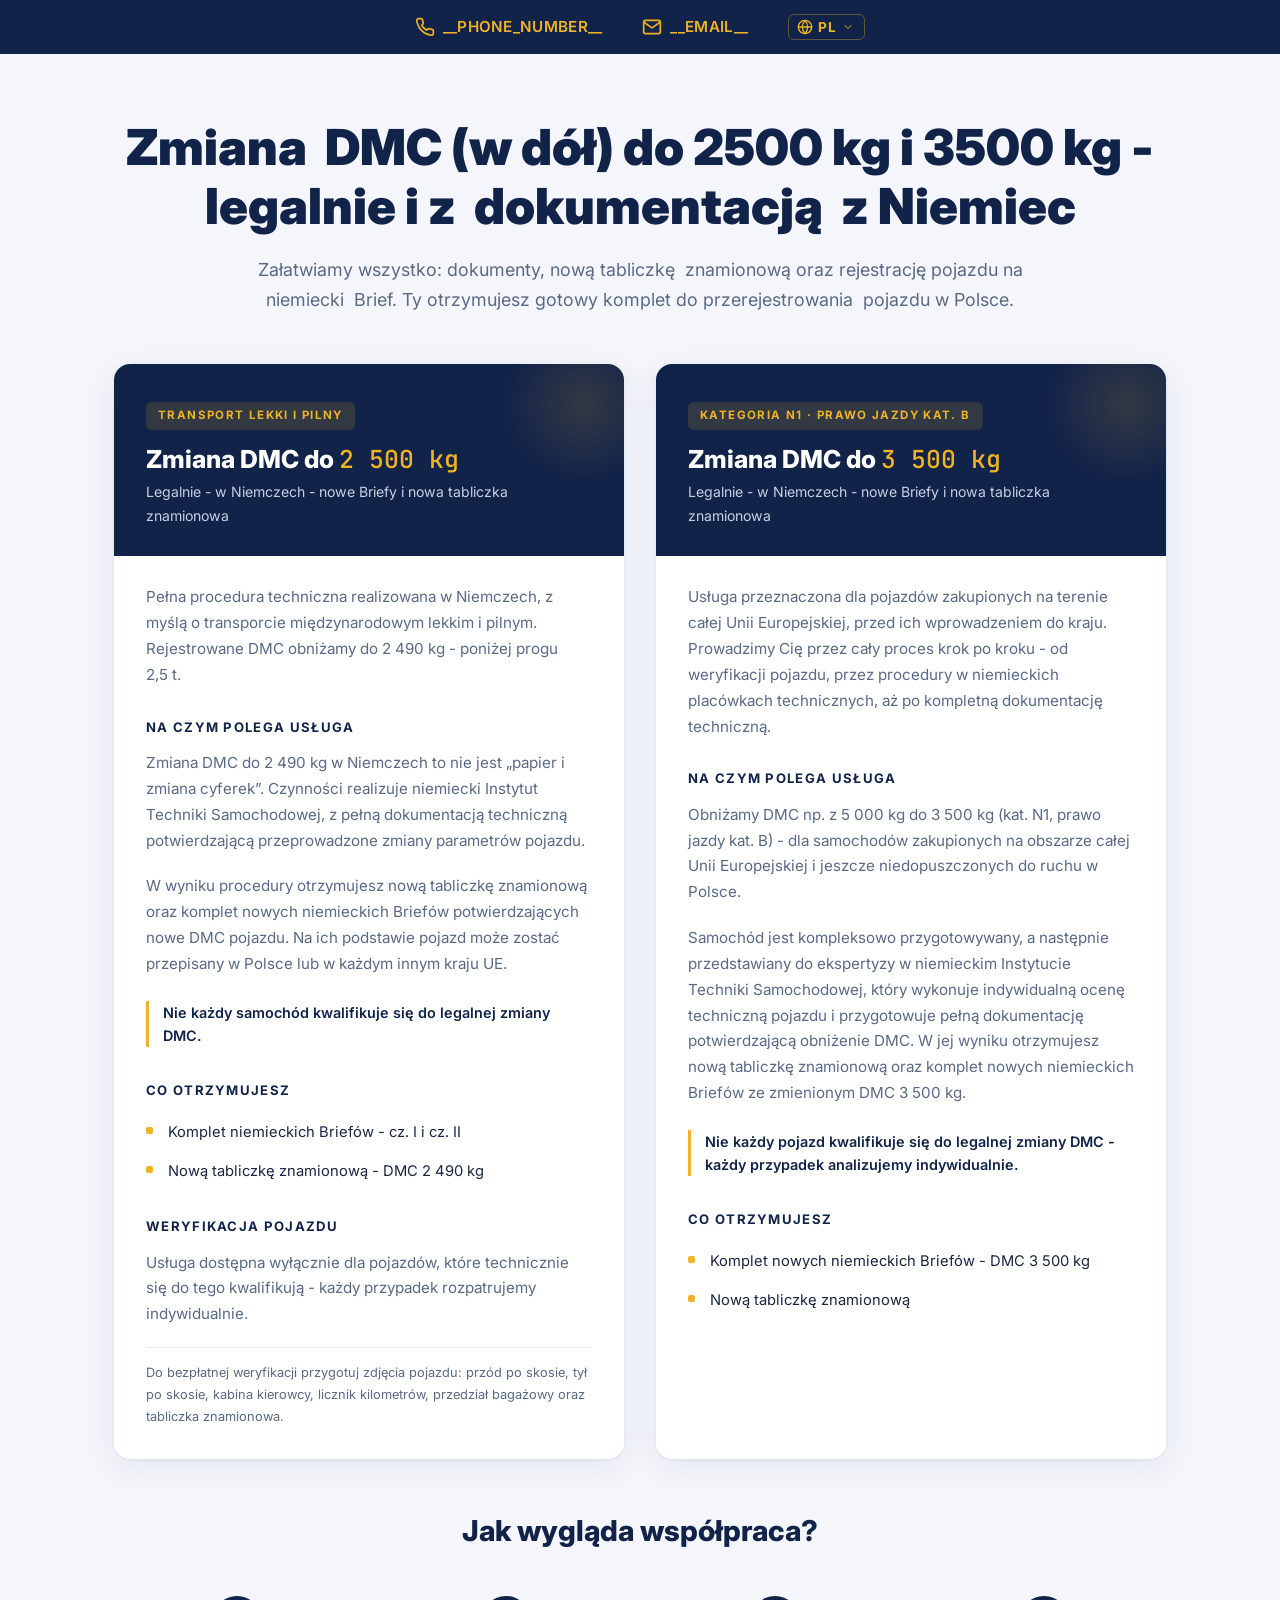
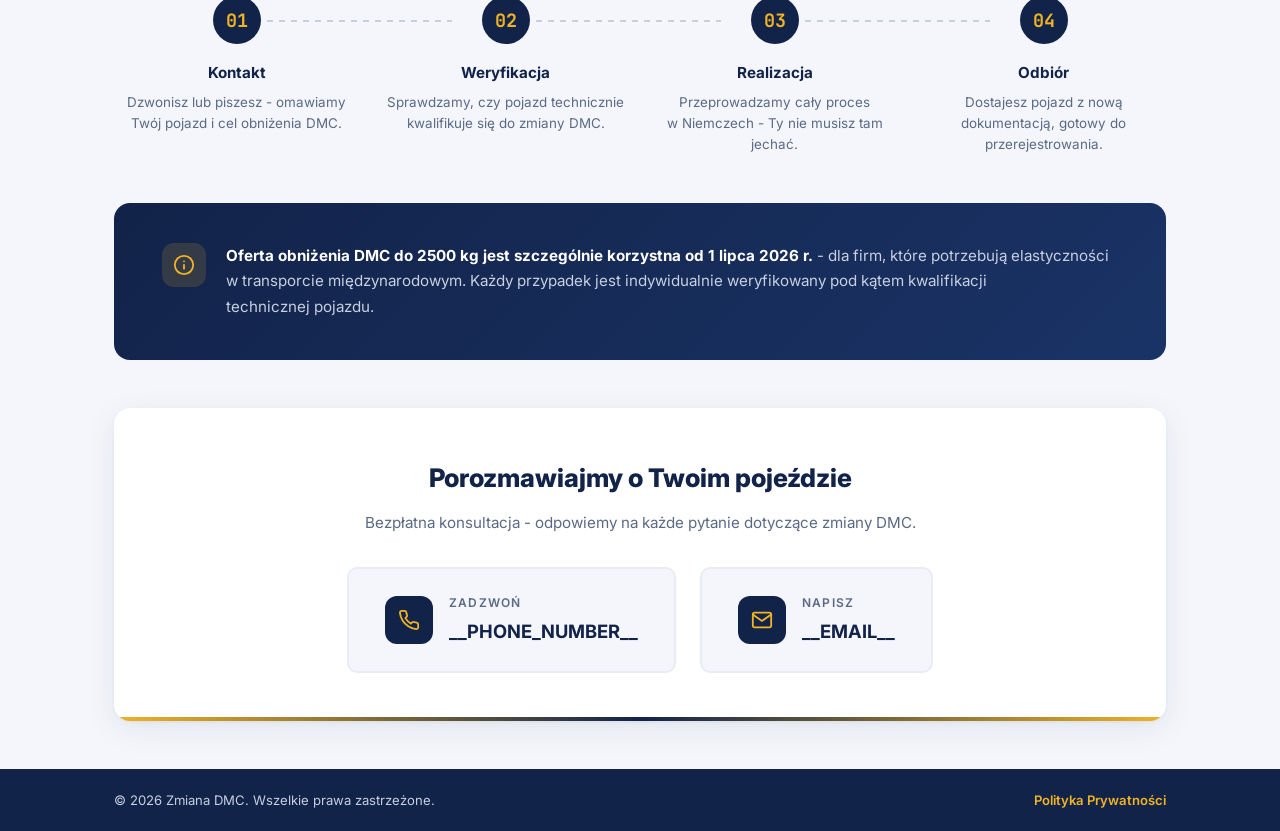
==== commit c9b7b131: "Content update" ====
--- a/index.html
+++ b/index.html
@@ -85,15 +85,15 @@
         </svg>
       </button>
       <ul class="lang-menu" role="listbox">
-        <li><a href="/" hreflang="pl" lang="pl" aria-selected="true">PL — Polski</a></li>
-        <li><a href="/en/" hreflang="en" lang="en">EN — English</a></li>
-        <li><a href="/ro/" hreflang="ro" lang="ro">RO — Română</a></li>
-        <li><a href="/cs/" hreflang="cs" lang="cs">CS — Čeština</a></li>
-        <li><a href="/it/" hreflang="it" lang="it">IT — Italiano</a></li>
-        <li><a href="/hu/" hreflang="hu" lang="hu">HU — Magyar</a></li>
-        <li><a href="/es/" hreflang="es" lang="es">ES — Español</a></li>
-        <li><a href="/uk/" hreflang="uk" lang="uk">UK — Українська</a></li>
-        <li><a href="/ru/" hreflang="ru" lang="ru">RU — Русский</a></li>
+        <li><a href="/" hreflang="pl" lang="pl" aria-selected="true">PL - Polski</a></li>
+        <li><a href="/en/" hreflang="en" lang="en">EN - English</a></li>
+        <li><a href="/ro/" hreflang="ro" lang="ro">RO - Română</a></li>
+        <li><a href="/cs/" hreflang="cs" lang="cs">CS - Čeština</a></li>
+        <li><a href="/it/" hreflang="it" lang="it">IT - Italiano</a></li>
+        <li><a href="/hu/" hreflang="hu" lang="hu">HU - Magyar</a></li>
+        <li><a href="/es/" hreflang="es" lang="es">ES - Español</a></li>
+        <li><a href="/uk/" hreflang="uk" lang="uk">UK - Українська</a></li>
+        <li><a href="/ru/" hreflang="ru" lang="ru">RU - Русский</a></li>
       </ul>
     </div>
   </div>
@@ -110,84 +110,54 @@
     <!-- ===== SERVICES ===== -->
     <div class="services">
 
-      <!-- CARD 1: DMC 2500 -->
+      <!-- CARD 1: 2500 -->
       <article class="service-card fade-in" id="dmc-2500">
         <div class="card-header">
-          <span class="tag">Dla transportu lekkiego</span>
-          <h2>Zmiana DMC do <span class="dmc-val">2 500 kg</span></h2>
-          <p class="subtitle">Legalnie — w Niemczech — z wpisem do rejestrów UE</p>
+          <span class="tag">Transport lekki i pilny</span>
+          <h2>Zmiana DMC do <span class="dmc-val">2&nbsp;500&nbsp;kg</span></h2>
+          <p class="subtitle">Legalnie - w Niemczech - nowe Briefy i nowa tabliczka znamionowa</p>
         </div>
         <div class="card-body">
-          <p>Zmiana DMC do 2500 kg realizowana jest w Niemczech z pełną procedurą techniczną i administracyjną, obejmującą przerejestrowanie pojazdu przed jego wprowadzeniem do Polski. Usługa wykonywana jest przy współpracy akredytowanego niemieckiego instytutu techniki samochodowej i opiera się na kompletnej dokumentacji technicznej, na podstawie której legalnie obniżamy DMC pojazdu, a następnie dokonujemy jego ponownej rejestracji w Niemczech. <strong>Dane pojazdu wprowadzane są do systemów i rejestrów UE.</strong></p>
-
-          <div class="callout-box">
-            <h3>Procedura Premium</h3>
-            <p>Usługa zmiany DMC to nie „papier i zmiana cyferek" – to kompletna procedura techniczna i administracyjna realizowana w Niemczech. Obejmuje przygotowanie pełnej dokumentacji technicznej przez akredytowany Instytut Techniki Samochodowej, formalne dopuszczenie pojazdu do ruchu po dokonanych zmianach oraz jego rejestrację w Niemczech, w wyniku której dane zostają wprowadzone do obowiązujących rejestrów UE. <strong>Nie każdy pojazd kwalifikuje się do legalnej zmiany DMC – każdy przypadek weryfikujemy indywidualnie.</strong></p>
-          </div>
+          <p>Pełna procedura techniczna realizowana w Niemczech, z myślą o transporcie międzynarodowym lekkim i pilnym. Rejestrowane DMC obniżamy do 2&nbsp;490&nbsp;kg - poniżej progu 2,5&nbsp;t.</p>
+
+          <h3>Na czym polega usługa</h3>
+          <p>Zmiana DMC do 2&nbsp;490&nbsp;kg w Niemczech to nie jest „papier i zmiana cyferek”. Czynności realizuje niemiecki Instytut Techniki Samochodowej, z pełną dokumentacją techniczną potwierdzającą przeprowadzone zmiany parametrów pojazdu.</p>
+          <p>W wyniku procedury otrzymujesz nową tabliczkę znamionową oraz komplet nowych niemieckich Briefów potwierdzających nowe DMC pojazdu. Na ich podstawie pojazd może zostać przepisany w Polsce lub w każdym innym kraju UE.</p>
+          <p class="scope-note">Nie każdy samochód kwalifikuje się do legalnej zmiany DMC.</p>
 
           <h3>Co otrzymujesz</h3>
           <ul class="check-list">
-            <li>Wpis do unijnych rejestrów jako pojazd z legalnie zmienionym DMC</li>
-            <li>Komplet nowych niemieckich dowodów rejestracyjnych (Briefów) z DMC 2500 kg</li>
-            <li>Nową tabliczkę znamionową z naniesionymi zmianami — dokumenty honorowane w całej UE</li>
+            <li>Komplet niemieckich Briefów - cz. I i cz. II</li>
+            <li>Nową tabliczkę znamionową - DMC 2&nbsp;490&nbsp;kg</li>
           </ul>
-
-          <div class="roadside-box">
-            <div class="roadside-icon">🛡️</div>
-            <div>
-              <h3>Kontrola drogowa w UE</h3>
-              <p>Pojazd po zmianie DMC jest w pełni zgodny z unijnymi bazami danych — dane w systemach są zgodne z dokumentami, co oznacza brak problemów podczas kontroli (Policja, ITD, BAG oraz odpowiedniki w całej UE).</p>
-            </div>
-          </div>
-
-          <h3>Dla kogo jest ta oferta</h3>
-          <ul class="check-list">
-            <li>Przewoźnicy i firmy logistyczne z lekkimi ładunkami</li>
-            <li>Pojazdy, które nie potrzebują ładowności powyżej 2,5 t</li>
-            <li>Firmy ceniące szybkość, elastyczność i brak przestojów</li>
-          </ul>
-
-          <h3>Przykłady zastosowań</h3>
-          <div class="use-cases">
-            <span class="pill">🩺 Leki i produkty farmaceutyczne</span>
-            <span class="pill">🧬 Materiały medyczne i biologiczne</span>
-            <span class="pill">⚙️ Części krytyczne (AOG, automotive, przemysł)</span>
-            <span class="pill">💻 Elektronika i komponenty wysokiej wartości</span>
-            <span class="pill">⏱️ Przesyłki time-critical i just-in-time</span>
-          </div>
-
-          <p class="verification-note">Usługa dostępna wyłącznie dla pojazdów spełniających wymagania techniczne. Przed przystąpieniem do procedury przeprowadzamy bezpłatną weryfikację — przygotuj zdjęcia pojazdu, numer VIN oraz zdjęcie tabliczki znamionowej.</p>
+          <div class="verify-block">
+            <h3>Weryfikacja pojazdu</h3>
+            <p>Usługa dostępna wyłącznie dla pojazdów, które technicznie się do tego kwalifikują - każdy przypadek rozpatrujemy indywidualnie.</p>
+            <p class="verification-note">Do bezpłatnej weryfikacji przygotuj zdjęcia pojazdu: przód po skosie, tył po skosie, kabina kierowcy, licznik kilometrów, przedział bagażowy oraz tabliczka znamionowa.</p>
+          </div>
         </div>
       </article>
 
-      <!-- CARD 2: DMC 3500 -->
+      <!-- CARD 2: 3500 -->
       <article class="service-card fade-in" id="dmc-3500">
         <div class="card-header">
-          <span class="tag">Najpopularniejsza</span>
-          <h2>Zmiana DMC do <span class="dmc-val">3 500 kg</span></h2>
-          <p class="subtitle">Kategoria N1 · prawo jazdy kat.&nbsp;B</p>
+          <span class="tag">Kategoria N1 · prawo jazdy kat. B</span>
+          <h2>Zmiana DMC do <span class="dmc-val">3&nbsp;500&nbsp;kg</span></h2>
+          <p class="subtitle">Legalnie - w Niemczech - nowe Briefy i nowa tabliczka znamionowa</p>
         </div>
         <div class="card-body">
-          <p>Obniżamy dopuszczalną masę całkowitą pojazdu - cały proces realizujemy <strong>w Niemczech</strong>, zanim
-            pojazd trafi do&nbsp;Polski.
-            Oferta dotyczy samochodów zakupionych na terenie całej Unii&nbsp;Europejskiej.</p>
+          <p>Usługa przeznaczona dla pojazdów zakupionych na terenie całej Unii Europejskiej, przed ich wprowadzeniem do kraju. Prowadzimy Cię przez cały proces krok po kroku - od weryfikacji pojazdu, przez procedury w niemieckich placówkach technicznych, aż po kompletną dokumentację techniczną.</p>
+
+          <h3>Na czym polega usługa</h3>
+          <p>Obniżamy DMC np. z 5&nbsp;000&nbsp;kg do 3&nbsp;500&nbsp;kg (kat.&nbsp;N1, prawo jazdy kat.&nbsp;B) - dla samochodów zakupionych na obszarze całej Unii Europejskiej i jeszcze niedopuszczonych do ruchu w Polsce.</p>
+          <p>Samochód jest kompleksowo przygotowywany, a następnie przedstawiany do ekspertyzy w niemieckim Instytucie Techniki Samochodowej, który wykonuje indywidualną ocenę techniczną pojazdu i przygotowuje pełną dokumentację potwierdzającą obniżenie DMC. W jej wyniku otrzymujesz nową tabliczkę znamionową oraz komplet nowych niemieckich Briefów ze zmienionym DMC 3&nbsp;500&nbsp;kg.</p>
+          <p class="scope-note">Nie każdy pojazd kwalifikuje się do legalnej zmiany DMC - każdy przypadek analizujemy indywidualnie.</p>
 
           <h3>Co otrzymujesz</h3>
           <ul class="check-list">
-            <li>Nowe niemieckie dowody rejestracyjne (Brief Teil&nbsp;I i&nbsp;II) ze zaktualizowanym DMC</li>
-            <li>Nową tabliczkę znamionową z numerem VIN i&nbsp;aktualnymi wartościami mas</li>
-            <li>Komplet dokumentacji technicznej gotowej do przerejestrowania w&nbsp;Polsce lub innym kraju UE</li>
+            <li>Komplet nowych niemieckich Briefów - DMC 3&nbsp;500&nbsp;kg</li>
+            <li>Nową tabliczkę znamionową</li>
           </ul>
-
-          <h3>Korzyści dla Ciebie</h3>
-          <ul class="check-list">
-            <li>Prowadzisz pojazd na prawo jazdy kategorii&nbsp;B</li>
-            <li>Brak konieczności posiadania karty kierowcy i&nbsp;tachografu</li>
-            <li>Mniejsze koszty eksploatacji i&nbsp;ubezpieczenia</li>
-          </ul>
-
-          <p style="font-size:0.85rem; color:var(--gray-600); margin-top:auto;">Szczegółowe informacje udzielamy
-            telefonicznie - zadzwoń, a dobierzemy najlepsze rozwiązanie do Twojego pojazdu.</p>
         </div>
       </article>
 
--- a/style.css
+++ b/style.css
@@ -305,7 +305,7 @@
 }
 
 .check-list li {
-    padding: 7px 0 7px 30px;
+    padding: 7px 0 7px 22px;
     position: relative;
     font-size: 0.92rem;
     color: var(--text);
@@ -315,100 +315,40 @@
     content: '';
     position: absolute;
     left: 0;
-    top: 11px;
-    width: 18px;
-    height: 18px;
+    top: 14px;
+    width: 7px;
+    height: 7px;
     background: var(--gold);
-    border-radius: 50%;
-    opacity: 0.2;
-}
-
-.check-list li::after {
-    content: '✓';
-    position: absolute;
-    left: 4px;
-    top: 9px;
-    font-size: 0.72rem;
-    font-weight: 800;
-    color: var(--gold-dark);
-}
-
-/* CALLOUT BOX */
-.callout-box {
-    background: rgba(18, 35, 73, 0.04);
-    border: 1px solid rgba(18, 35, 73, 0.12);
-    border-radius: var(--radius-sm);
-    padding: 20px;
-    margin-bottom: 24px;
-}
-
-.callout-box h3 {
+    border-radius: 2px;
+}
+
+/* SCOPE NOTE - qualification highlight */
+.card-body .scope-note {
+    border-left: 3px solid var(--gold);
+    padding-left: 14px;
+    margin: 4px 0 24px;
+    font-size: 0.9rem;
+    font-weight: 600;
+    color: var(--navy);
+    line-height: 1.6;
+}
+
+/* VERIFICATION BLOCK - pinned to the bottom of the card */
+.verify-block {
+    margin-top: auto;
+}
+
+.card-body .verify-block h3 {
     margin-top: 0;
-    margin-bottom: 8px;
-}
-
-.callout-box p {
-    margin-bottom: 0;
-    font-size: 0.88rem;
-}
-
-/* ROADSIDE BOX */
-.roadside-box {
-    display: flex;
-    align-items: flex-start;
-    gap: 12px;
-    padding: 16px;
-    background: var(--off-white);
-    border: 1px solid var(--gray-100);
-    border-radius: var(--radius-sm);
-    margin-bottom: 24px;
-}
-
-.roadside-icon {
-    font-size: 1.5rem;
-    flex-shrink: 0;
-    margin-top: 2px;
-}
-
-.roadside-box h3 {
-    margin-top: 0;
-    margin-bottom: 6px;
-    font-size: 0.78rem;
-}
-
-.roadside-box p {
-    margin-bottom: 0;
-    font-size: 0.85rem;
-    color: var(--gray-600);
-}
-
-/* VERIFICATION NOTE */
-.verification-note {
-    font-size: 0.78rem;
+}
+
+.card-body .verification-note {
+    font-size: 0.8rem;
     color: var(--gray-600);
     border-top: 1px solid var(--gray-100);
-    padding-top: 16px;
-    margin-top: auto;
+    padding-top: 14px;
+    margin-top: 12px;
     margin-bottom: 0;
-}
-
-/* USE-CASES PILLS */
-.use-cases {
-    display: flex;
-    flex-wrap: wrap;
-    gap: 8px;
-    margin-top: auto;
-}
-
-.use-cases .pill {
-    background: var(--off-white);
-    border: 1px solid var(--gray-100);
-    color: var(--navy);
-    font-size: 0.78rem;
-    font-weight: 600;
-    padding: 5px 14px;
-    border-radius: 50px;
-    white-space: nowrap;
 }
 
 /* ===== HOW IT WORKS ===== */
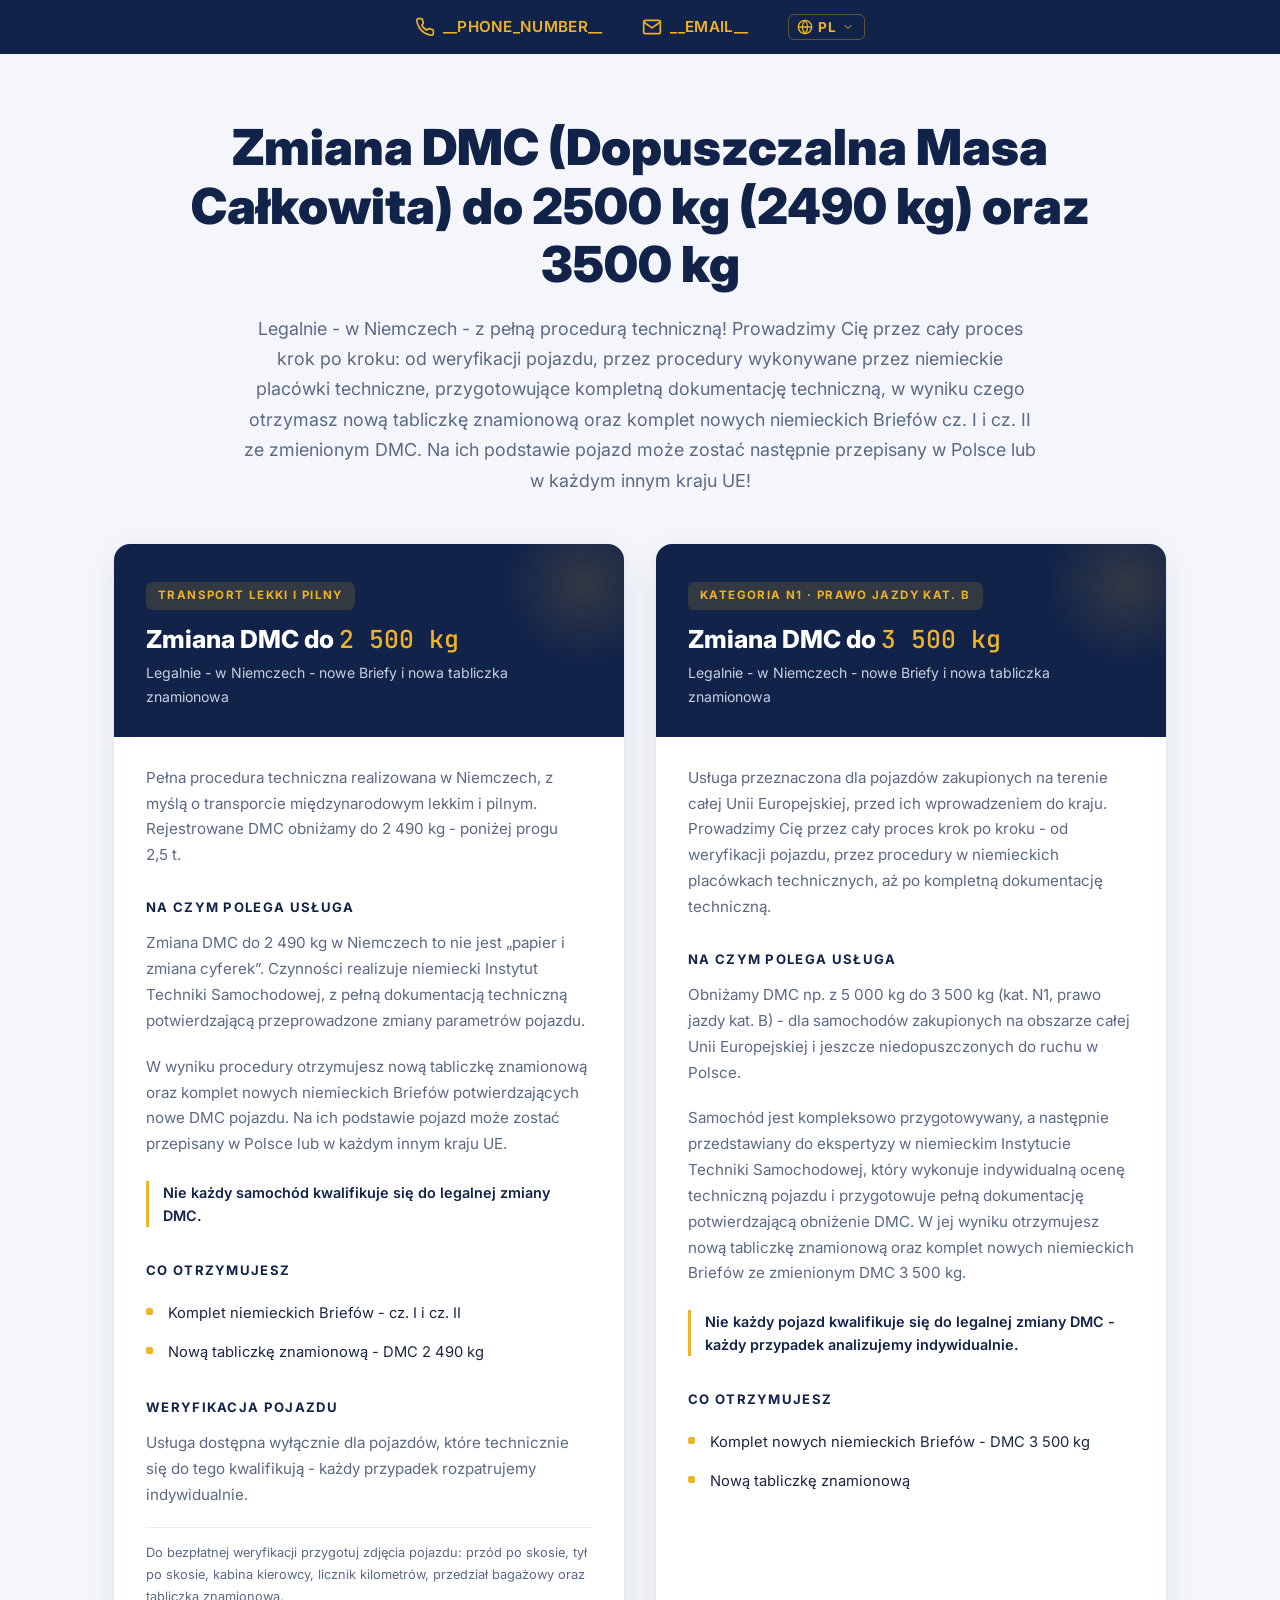
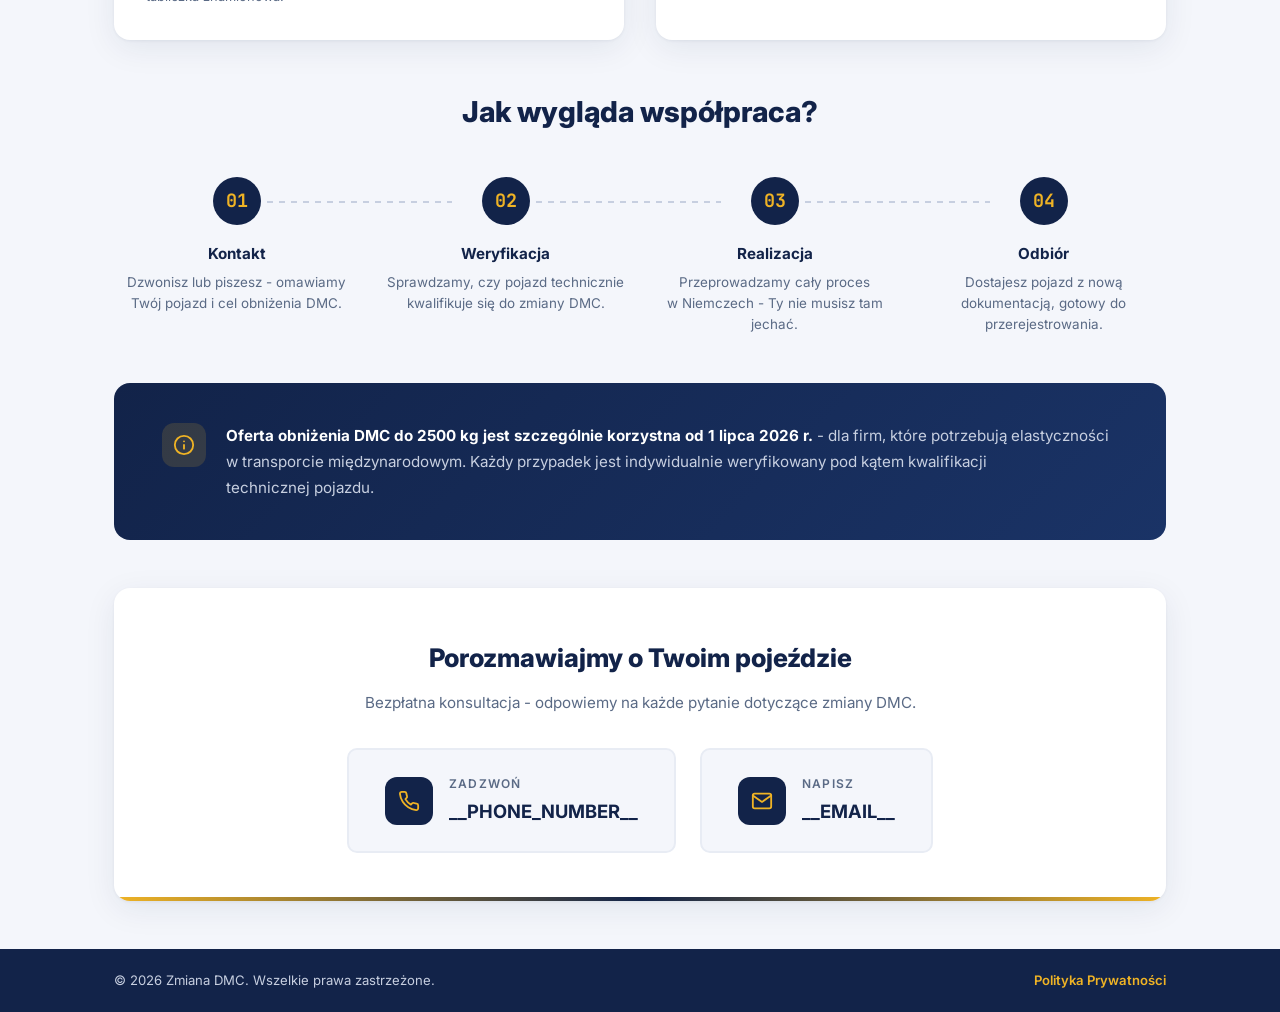
==== commit 2bf0d2a5: "Title updaete" ====
--- a/index.html
+++ b/index.html
@@ -102,9 +102,8 @@
 
     <!-- ===== INTRO ===== -->
     <section class="intro fade-in">
-      <h1>Zmiana&nbsp; DMC (w dół) do 2500 kg i 3500 kg - legalnie i z &nbsp;dokumentacją&nbsp; z Niemiec</h1>
-      <p>Załatwiamy wszystko: dokumenty, nową tabliczkę&nbsp; znamionową oraz rejestrację pojazdu na niemiecki&nbsp; Brief.
-      Ty otrzymujesz gotowy komplet do przerejestrowania&nbsp; pojazdu w Polsce.</p>
+      <h1>Zmiana DMC (Dopuszczalna Masa Całkowita) do 2500&nbsp;kg (2490&nbsp;kg) oraz 3500&nbsp;kg</h1>
+      <p>Legalnie - w Niemczech - z pełną procedurą techniczną! Prowadzimy Cię przez cały proces krok po kroku: od weryfikacji pojazdu, przez procedury wykonywane przez niemieckie placówki techniczne, przygotowujące kompletną dokumentację techniczną, w wyniku czego otrzymasz nową tabliczkę znamionową oraz komplet nowych niemieckich Briefów cz. I i cz. II ze zmienionym DMC. Na ich podstawie pojazd może zostać następnie przepisany w Polsce lub w każdym innym kraju UE!</p>
     </section>
 
     <!-- ===== SERVICES ===== -->
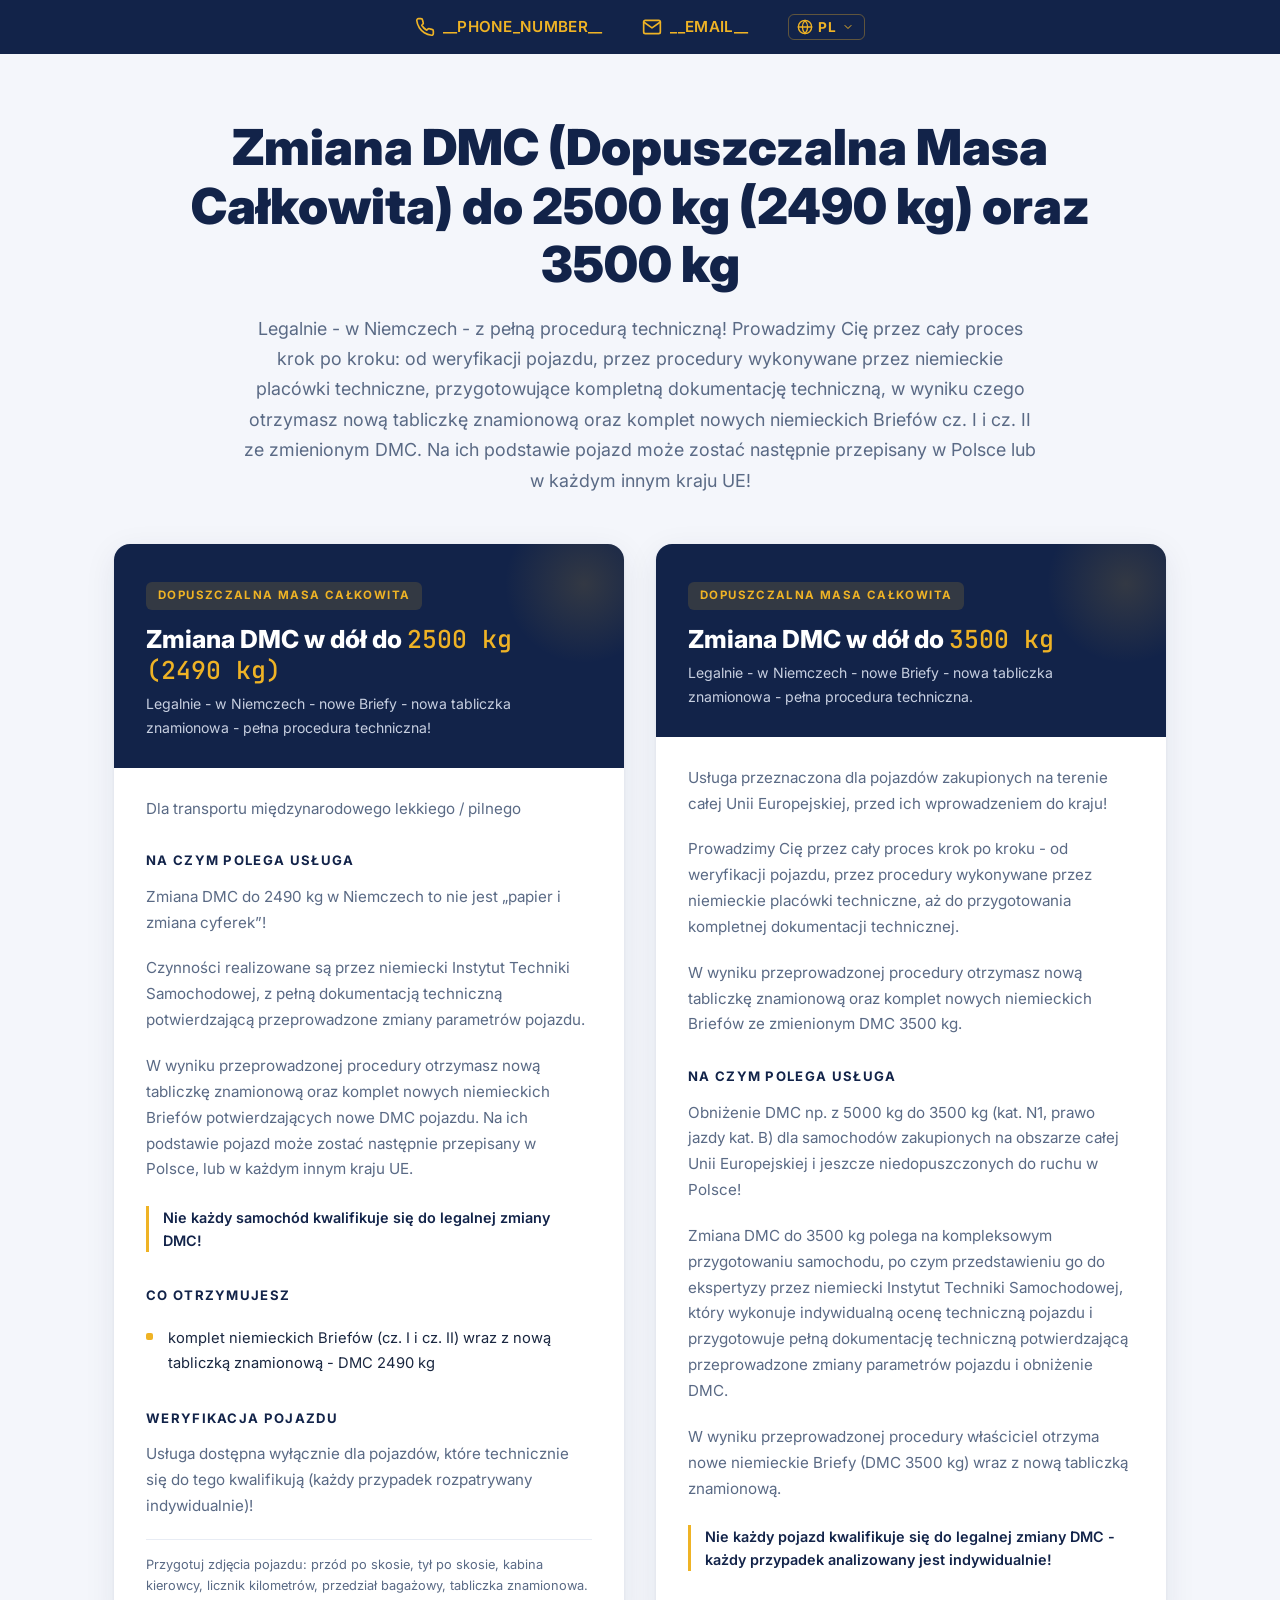
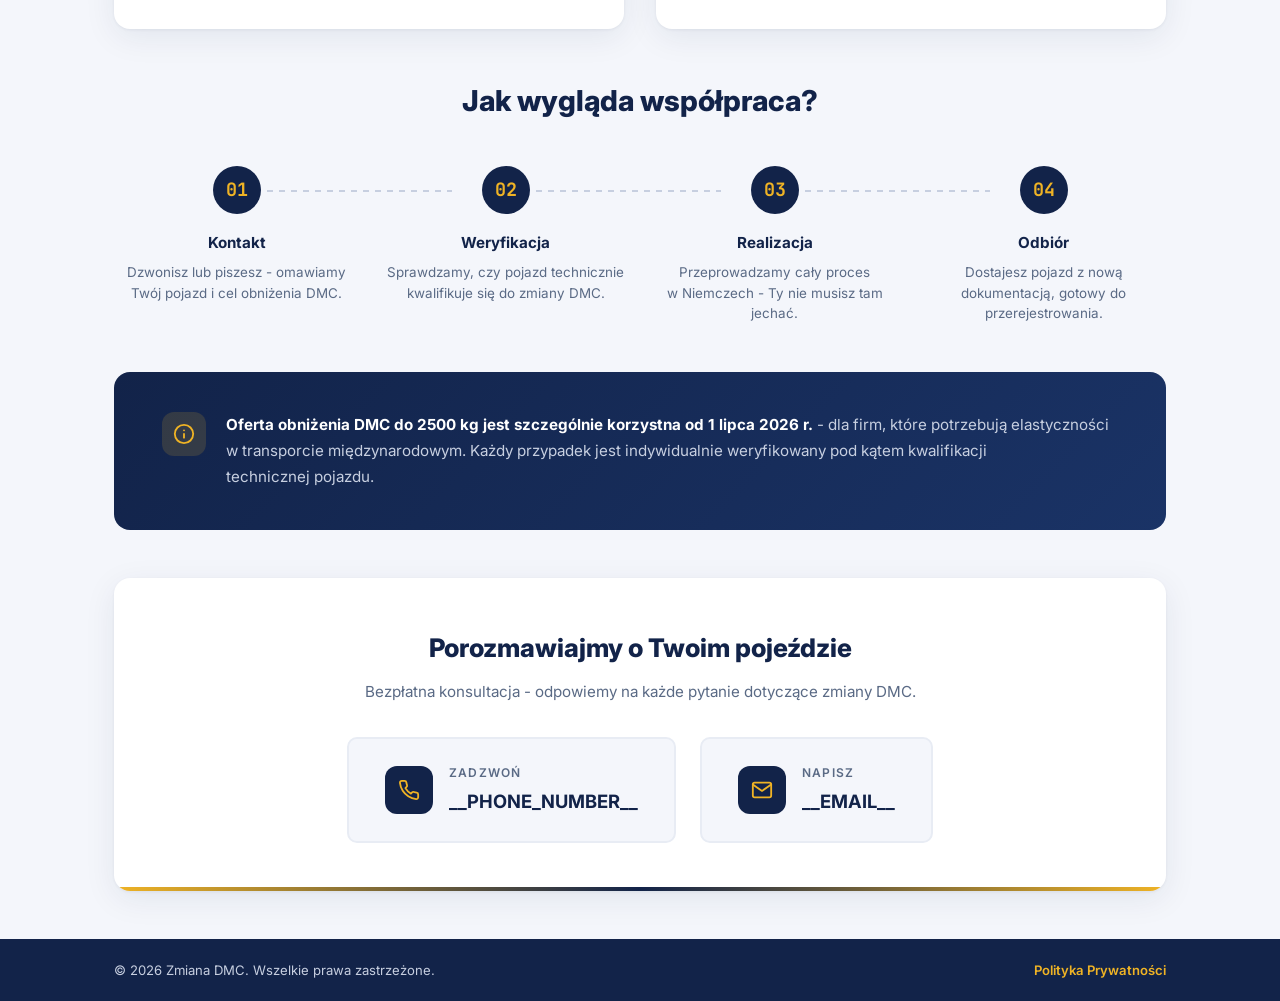
==== commit 2a49e2e7: "Content change" ====
--- a/index.html
+++ b/index.html
@@ -112,27 +112,27 @@
       <!-- CARD 1: 2500 -->
       <article class="service-card fade-in" id="dmc-2500">
         <div class="card-header">
-          <span class="tag">Transport lekki i pilny</span>
-          <h2>Zmiana DMC do <span class="dmc-val">2&nbsp;500&nbsp;kg</span></h2>
-          <p class="subtitle">Legalnie - w Niemczech - nowe Briefy i nowa tabliczka znamionowa</p>
+          <span class="tag">Dopuszczalna masa całkowita</span>
+          <h2>Zmiana DMC w dół do <span class="dmc-val">2500&nbsp;kg (2490&nbsp;kg)</span></h2>
+          <p class="subtitle">Legalnie - w Niemczech - nowe Briefy - nowa tabliczka znamionowa - pełna procedura techniczna!</p>
         </div>
         <div class="card-body">
-          <p>Pełna procedura techniczna realizowana w Niemczech, z myślą o transporcie międzynarodowym lekkim i pilnym. Rejestrowane DMC obniżamy do 2&nbsp;490&nbsp;kg - poniżej progu 2,5&nbsp;t.</p>
+          <p>Dla transportu międzynarodowego lekkiego / pilnego</p>
 
           <h3>Na czym polega usługa</h3>
-          <p>Zmiana DMC do 2&nbsp;490&nbsp;kg w Niemczech to nie jest „papier i zmiana cyferek”. Czynności realizuje niemiecki Instytut Techniki Samochodowej, z pełną dokumentacją techniczną potwierdzającą przeprowadzone zmiany parametrów pojazdu.</p>
-          <p>W wyniku procedury otrzymujesz nową tabliczkę znamionową oraz komplet nowych niemieckich Briefów potwierdzających nowe DMC pojazdu. Na ich podstawie pojazd może zostać przepisany w Polsce lub w każdym innym kraju UE.</p>
-          <p class="scope-note">Nie każdy samochód kwalifikuje się do legalnej zmiany DMC.</p>
+          <p>Zmiana DMC do 2490&nbsp;kg w Niemczech to nie jest „papier i zmiana cyferek”!</p>
+          <p>Czynności realizowane są przez niemiecki Instytut Techniki Samochodowej, z pełną dokumentacją techniczną potwierdzającą przeprowadzone zmiany parametrów pojazdu.</p>
+          <p>W wyniku przeprowadzonej procedury otrzymasz nową tabliczkę znamionową oraz komplet nowych niemieckich Briefów potwierdzających nowe DMC pojazdu. Na ich podstawie pojazd może zostać następnie przepisany w Polsce, lub w każdym innym kraju UE.</p>
+          <p class="scope-note">Nie każdy samochód kwalifikuje się do legalnej zmiany DMC!</p>
 
           <h3>Co otrzymujesz</h3>
           <ul class="check-list">
-            <li>Komplet niemieckich Briefów - cz. I i cz. II</li>
-            <li>Nową tabliczkę znamionową - DMC 2&nbsp;490&nbsp;kg</li>
+            <li>komplet niemieckich Briefów (cz. I i cz. II) wraz z nową tabliczką znamionową - DMC 2490&nbsp;kg</li>
           </ul>
           <div class="verify-block">
             <h3>Weryfikacja pojazdu</h3>
-            <p>Usługa dostępna wyłącznie dla pojazdów, które technicznie się do tego kwalifikują - każdy przypadek rozpatrujemy indywidualnie.</p>
-            <p class="verification-note">Do bezpłatnej weryfikacji przygotuj zdjęcia pojazdu: przód po skosie, tył po skosie, kabina kierowcy, licznik kilometrów, przedział bagażowy oraz tabliczka znamionowa.</p>
+            <p>Usługa dostępna wyłącznie dla pojazdów, które technicznie się do tego kwalifikują (każdy przypadek rozpatrywany indywidualnie)!</p>
+            <p class="verification-note">Przygotuj zdjęcia pojazdu: przód po skosie, tył po skosie, kabina kierowcy, licznik kilometrów, przedział bagażowy, tabliczka znamionowa.</p>
           </div>
         </div>
       </article>
@@ -140,23 +140,20 @@
       <!-- CARD 2: 3500 -->
       <article class="service-card fade-in" id="dmc-3500">
         <div class="card-header">
-          <span class="tag">Kategoria N1 · prawo jazdy kat. B</span>
-          <h2>Zmiana DMC do <span class="dmc-val">3&nbsp;500&nbsp;kg</span></h2>
-          <p class="subtitle">Legalnie - w Niemczech - nowe Briefy i nowa tabliczka znamionowa</p>
+          <span class="tag">Dopuszczalna masa całkowita</span>
+          <h2>Zmiana DMC w dół do <span class="dmc-val">3500&nbsp;kg</span></h2>
+          <p class="subtitle">Legalnie - w Niemczech - nowe Briefy - nowa tabliczka znamionowa - pełna procedura techniczna.</p>
         </div>
         <div class="card-body">
-          <p>Usługa przeznaczona dla pojazdów zakupionych na terenie całej Unii Europejskiej, przed ich wprowadzeniem do kraju. Prowadzimy Cię przez cały proces krok po kroku - od weryfikacji pojazdu, przez procedury w niemieckich placówkach technicznych, aż po kompletną dokumentację techniczną.</p>
+          <p>Usługa przeznaczona dla pojazdów zakupionych na terenie całej Unii Europejskiej, przed ich wprowadzeniem do kraju!</p>
+          <p>Prowadzimy Cię przez cały proces krok po kroku - od weryfikacji pojazdu, przez procedury wykonywane przez niemieckie placówki techniczne, aż do przygotowania kompletnej dokumentacji technicznej.</p>
+          <p>W wyniku przeprowadzonej procedury otrzymasz nową tabliczkę znamionową oraz komplet nowych niemieckich Briefów ze zmienionym DMC 3500&nbsp;kg.</p>
 
           <h3>Na czym polega usługa</h3>
-          <p>Obniżamy DMC np. z 5&nbsp;000&nbsp;kg do 3&nbsp;500&nbsp;kg (kat.&nbsp;N1, prawo jazdy kat.&nbsp;B) - dla samochodów zakupionych na obszarze całej Unii Europejskiej i jeszcze niedopuszczonych do ruchu w Polsce.</p>
-          <p>Samochód jest kompleksowo przygotowywany, a następnie przedstawiany do ekspertyzy w niemieckim Instytucie Techniki Samochodowej, który wykonuje indywidualną ocenę techniczną pojazdu i przygotowuje pełną dokumentację potwierdzającą obniżenie DMC. W jej wyniku otrzymujesz nową tabliczkę znamionową oraz komplet nowych niemieckich Briefów ze zmienionym DMC 3&nbsp;500&nbsp;kg.</p>
-          <p class="scope-note">Nie każdy pojazd kwalifikuje się do legalnej zmiany DMC - każdy przypadek analizujemy indywidualnie.</p>
-
-          <h3>Co otrzymujesz</h3>
-          <ul class="check-list">
-            <li>Komplet nowych niemieckich Briefów - DMC 3&nbsp;500&nbsp;kg</li>
-            <li>Nową tabliczkę znamionową</li>
-          </ul>
+          <p>Obniżenie DMC np. z 5000&nbsp;kg do 3500&nbsp;kg (kat. N1, prawo jazdy kat. B) dla samochodów zakupionych na obszarze całej Unii Europejskiej i jeszcze niedopuszczonych do ruchu w Polsce!</p>
+          <p>Zmiana DMC do 3500&nbsp;kg polega na kompleksowym przygotowaniu samochodu, po czym przedstawieniu go do ekspertyzy przez niemiecki Instytut Techniki Samochodowej, który wykonuje indywidualną ocenę techniczną pojazdu i przygotowuje pełną dokumentację techniczną potwierdzającą przeprowadzone zmiany parametrów pojazdu i obniżenie DMC.</p>
+          <p>W wyniku przeprowadzonej procedury właściciel otrzyma nowe niemieckie Briefy (DMC 3500&nbsp;kg) wraz z nową tabliczką znamionową.</p>
+          <p class="scope-note">Nie każdy pojazd kwalifikuje się do legalnej zmiany DMC - każdy przypadek analizowany jest indywidualnie!</p>
         </div>
       </article>
 
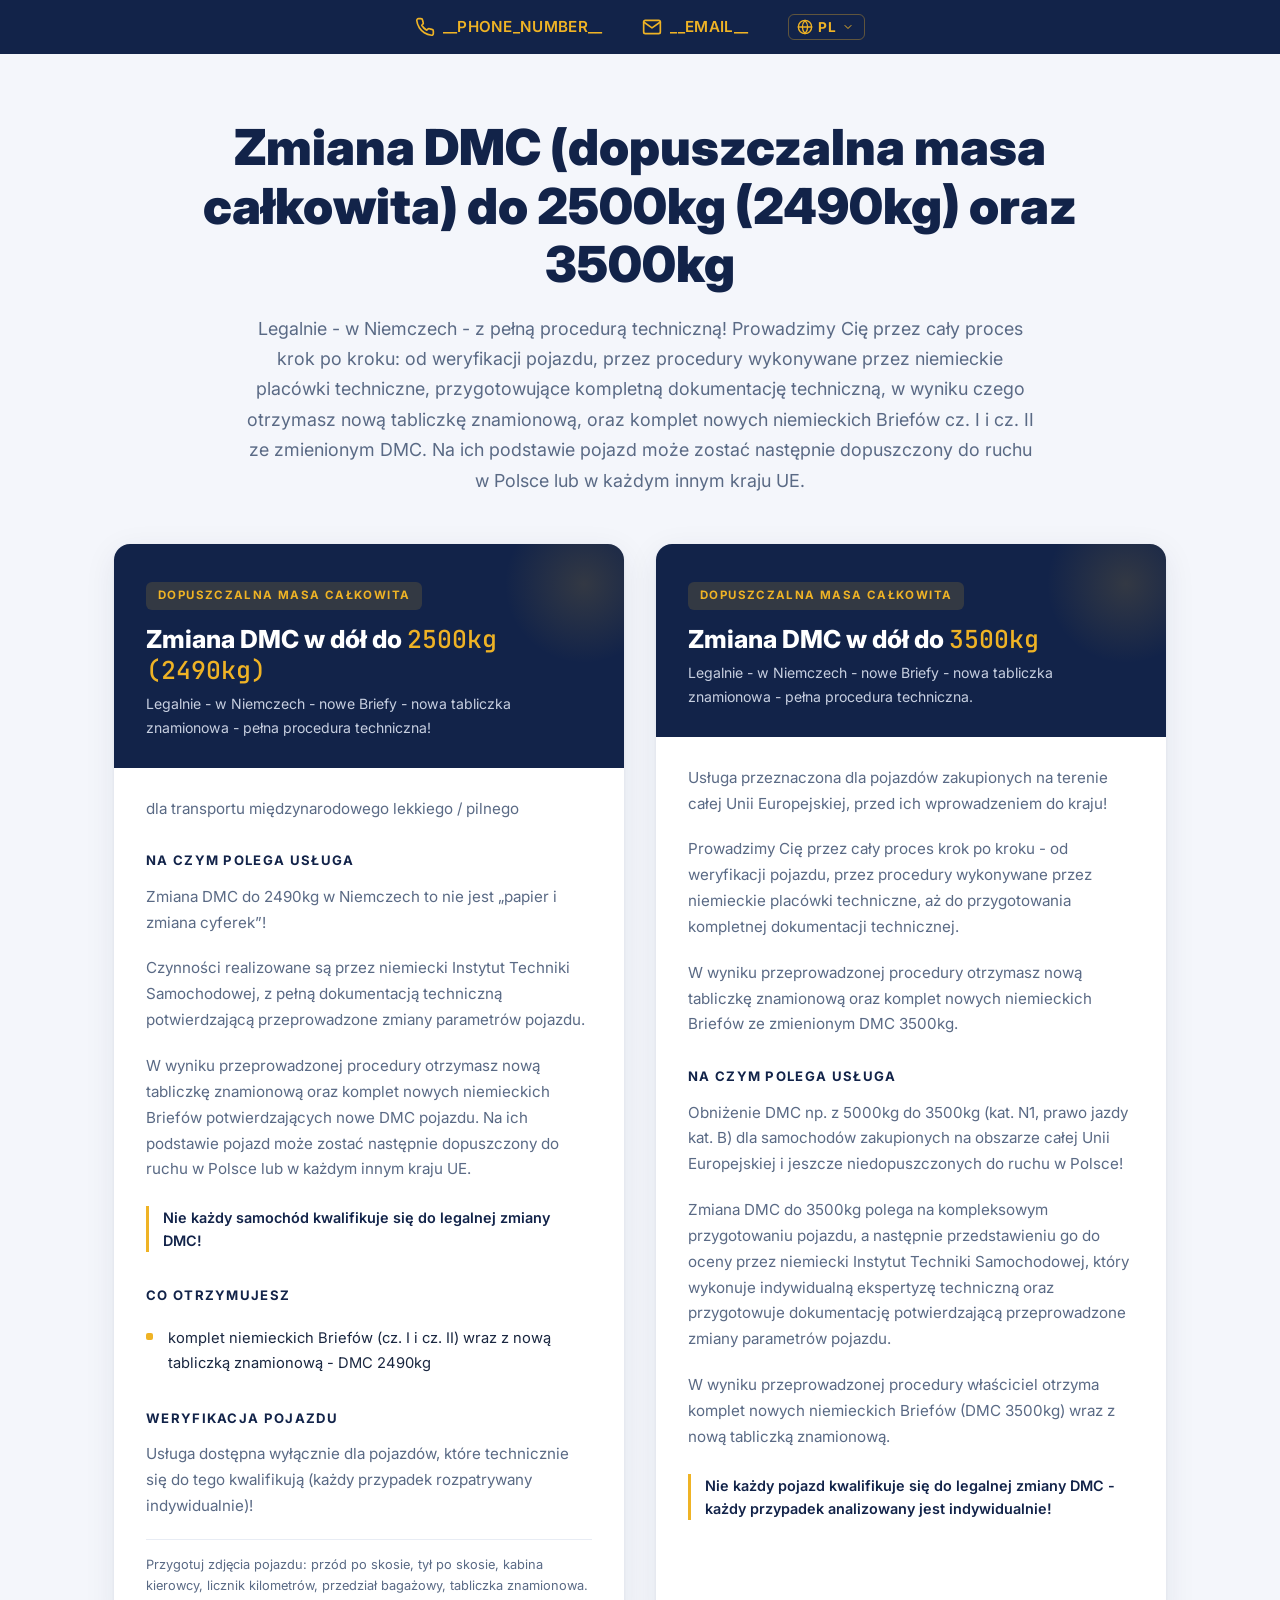
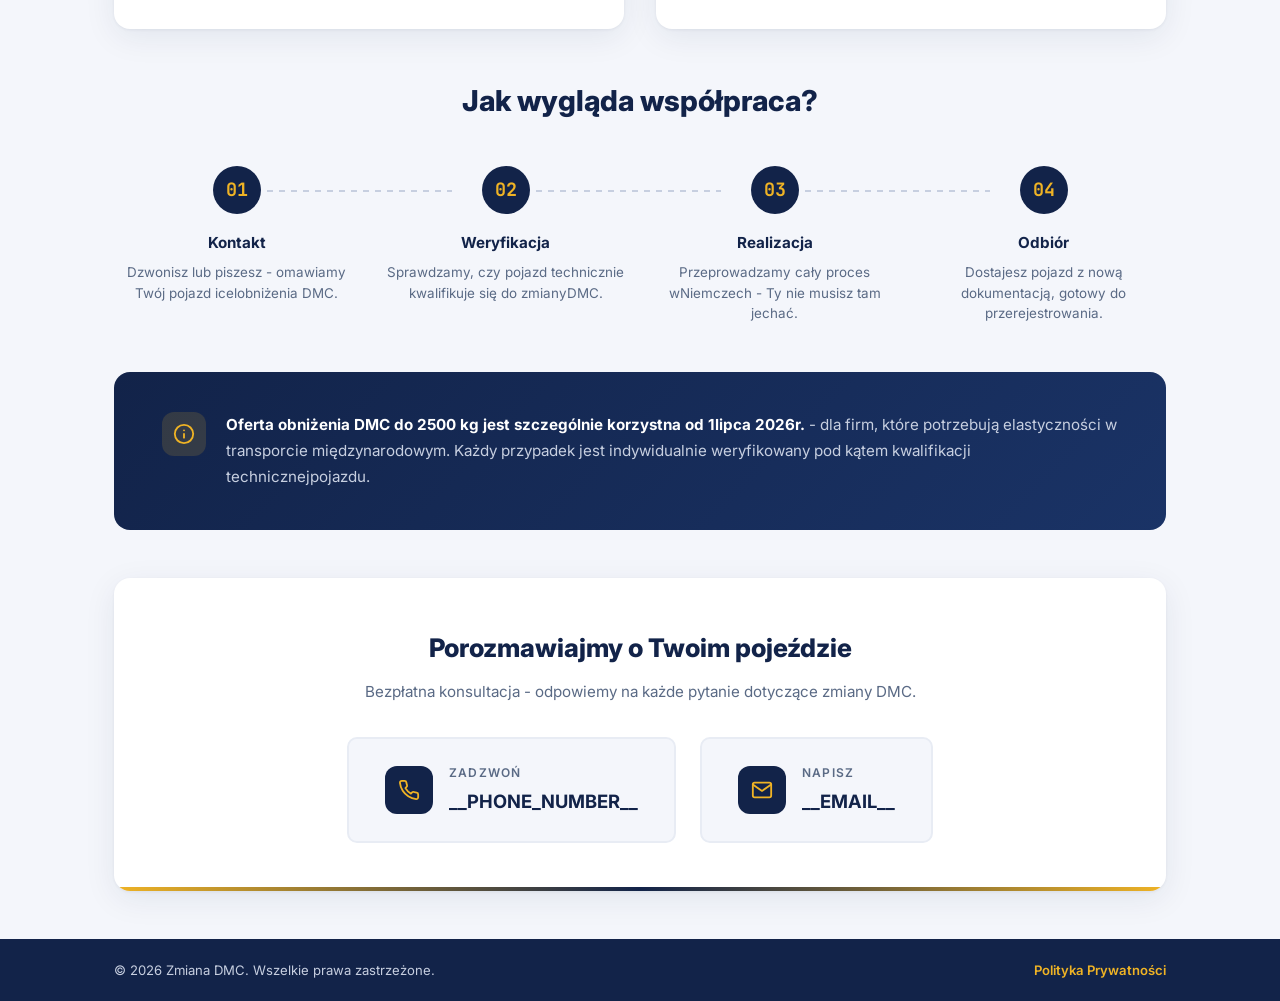
==== commit 9c90d87e: "Content update" ====
--- a/index.html
+++ b/index.html
@@ -102,8 +102,8 @@
 
     <!-- ===== INTRO ===== -->
     <section class="intro fade-in">
-      <h1>Zmiana DMC (Dopuszczalna Masa Całkowita) do 2500&nbsp;kg (2490&nbsp;kg) oraz 3500&nbsp;kg</h1>
-      <p>Legalnie - w Niemczech - z pełną procedurą techniczną! Prowadzimy Cię przez cały proces krok po kroku: od weryfikacji pojazdu, przez procedury wykonywane przez niemieckie placówki techniczne, przygotowujące kompletną dokumentację techniczną, w wyniku czego otrzymasz nową tabliczkę znamionową oraz komplet nowych niemieckich Briefów cz. I i cz. II ze zmienionym DMC. Na ich podstawie pojazd może zostać następnie przepisany w Polsce lub w każdym innym kraju UE!</p>
+      <h1>Zmiana DMC (dopuszczalna masa całkowita) do 2500kg (2490kg) oraz 3500kg</h1>
+      <p>Legalnie - w Niemczech - z pełną procedurą techniczną! Prowadzimy Cię przez cały proces krok po kroku: od weryfikacji pojazdu, przez procedury wykonywane przez niemieckie placówki techniczne, przygotowujące kompletną dokumentację techniczną, w wyniku czego otrzymasz nową tabliczkę znamionową, oraz komplet nowych niemieckich Briefów cz. I i cz. II ze zmienionym DMC. Na ich podstawie pojazd może zostać następnie dopuszczony do ruchu w Polsce lub w każdym innym kraju UE.</p>
     </section>
 
     <!-- ===== SERVICES ===== -->
@@ -113,21 +113,21 @@
       <article class="service-card fade-in" id="dmc-2500">
         <div class="card-header">
           <span class="tag">Dopuszczalna masa całkowita</span>
-          <h2>Zmiana DMC w dół do <span class="dmc-val">2500&nbsp;kg (2490&nbsp;kg)</span></h2>
+          <h2>Zmiana DMC w dół do <span class="dmc-val">2500kg (2490kg)</span></h2>
           <p class="subtitle">Legalnie - w Niemczech - nowe Briefy - nowa tabliczka znamionowa - pełna procedura techniczna!</p>
         </div>
         <div class="card-body">
-          <p>Dla transportu międzynarodowego lekkiego / pilnego</p>
+          <p>dla transportu międzynarodowego lekkiego / pilnego</p>
 
           <h3>Na czym polega usługa</h3>
-          <p>Zmiana DMC do 2490&nbsp;kg w Niemczech to nie jest „papier i zmiana cyferek”!</p>
+          <p>Zmiana DMC do 2490kg w Niemczech to nie jest „papier i zmiana cyferek”!</p>
           <p>Czynności realizowane są przez niemiecki Instytut Techniki Samochodowej, z pełną dokumentacją techniczną potwierdzającą przeprowadzone zmiany parametrów pojazdu.</p>
-          <p>W wyniku przeprowadzonej procedury otrzymasz nową tabliczkę znamionową oraz komplet nowych niemieckich Briefów potwierdzających nowe DMC pojazdu. Na ich podstawie pojazd może zostać następnie przepisany w Polsce, lub w każdym innym kraju UE.</p>
+          <p>W wyniku przeprowadzonej procedury otrzymasz nową tabliczkę znamionową oraz komplet nowych niemieckich Briefów potwierdzających nowe DMC pojazdu. Na ich podstawie pojazd może zostać następnie dopuszczony do ruchu w Polsce lub w każdym innym kraju UE.</p>
           <p class="scope-note">Nie każdy samochód kwalifikuje się do legalnej zmiany DMC!</p>
 
           <h3>Co otrzymujesz</h3>
           <ul class="check-list">
-            <li>komplet niemieckich Briefów (cz. I i cz. II) wraz z nową tabliczką znamionową - DMC 2490&nbsp;kg</li>
+            <li>komplet niemieckich Briefów (cz. I i cz. II) wraz z nową tabliczką znamionową - DMC 2490kg</li>
           </ul>
           <div class="verify-block">
             <h3>Weryfikacja pojazdu</h3>
@@ -141,18 +141,18 @@
       <article class="service-card fade-in" id="dmc-3500">
         <div class="card-header">
           <span class="tag">Dopuszczalna masa całkowita</span>
-          <h2>Zmiana DMC w dół do <span class="dmc-val">3500&nbsp;kg</span></h2>
+          <h2>Zmiana DMC w dół do <span class="dmc-val">3500kg</span></h2>
           <p class="subtitle">Legalnie - w Niemczech - nowe Briefy - nowa tabliczka znamionowa - pełna procedura techniczna.</p>
         </div>
         <div class="card-body">
           <p>Usługa przeznaczona dla pojazdów zakupionych na terenie całej Unii Europejskiej, przed ich wprowadzeniem do kraju!</p>
           <p>Prowadzimy Cię przez cały proces krok po kroku - od weryfikacji pojazdu, przez procedury wykonywane przez niemieckie placówki techniczne, aż do przygotowania kompletnej dokumentacji technicznej.</p>
-          <p>W wyniku przeprowadzonej procedury otrzymasz nową tabliczkę znamionową oraz komplet nowych niemieckich Briefów ze zmienionym DMC 3500&nbsp;kg.</p>
+          <p>W wyniku przeprowadzonej procedury otrzymasz nową tabliczkę znamionową oraz komplet nowych niemieckich Briefów ze zmienionym DMC 3500kg.</p>
 
           <h3>Na czym polega usługa</h3>
-          <p>Obniżenie DMC np. z 5000&nbsp;kg do 3500&nbsp;kg (kat. N1, prawo jazdy kat. B) dla samochodów zakupionych na obszarze całej Unii Europejskiej i jeszcze niedopuszczonych do ruchu w Polsce!</p>
-          <p>Zmiana DMC do 3500&nbsp;kg polega na kompleksowym przygotowaniu samochodu, po czym przedstawieniu go do ekspertyzy przez niemiecki Instytut Techniki Samochodowej, który wykonuje indywidualną ocenę techniczną pojazdu i przygotowuje pełną dokumentację techniczną potwierdzającą przeprowadzone zmiany parametrów pojazdu i obniżenie DMC.</p>
-          <p>W wyniku przeprowadzonej procedury właściciel otrzyma nowe niemieckie Briefy (DMC 3500&nbsp;kg) wraz z nową tabliczką znamionową.</p>
+          <p>Obniżenie DMC np. z 5000kg do 3500kg (kat. N1, prawo jazdy kat. B) dla samochodów zakupionych na obszarze całej Unii Europejskiej i jeszcze niedopuszczonych do ruchu w Polsce!</p>
+          <p>Zmiana DMC do 3500kg polega na kompleksowym przygotowaniu pojazdu, a następnie przedstawieniu go do oceny przez niemiecki Instytut Techniki Samochodowej, który wykonuje indywidualną ekspertyzę techniczną oraz przygotowuje dokumentację potwierdzającą przeprowadzone zmiany parametrów pojazdu.</p>
+          <p>W wyniku przeprowadzonej procedury właściciel otrzyma komplet nowych niemieckich Briefów (DMC 3500kg) wraz z nową tabliczką znamionową.</p>
           <p class="scope-note">Nie każdy pojazd kwalifikuje się do legalnej zmiany DMC - każdy przypadek analizowany jest indywidualnie!</p>
         </div>
       </article>
@@ -167,17 +167,17 @@
         <div class="step-item">
           <div class="step-num">01</div>
           <h4>Kontakt</h4>
-          <p>Dzwonisz lub piszesz - omawiamy Twój pojazd i&nbsp;cel&nbsp;obniżenia DMC.</p>
+          <p>Dzwonisz lub piszesz - omawiamy Twój pojazd icelobniżenia DMC.</p>
         </div>
         <div class="step-item">
           <div class="step-num">02</div>
           <h4>Weryfikacja</h4>
-          <p>Sprawdzamy, czy pojazd technicznie kwalifikuje się do zmiany&nbsp;DMC.</p>
+          <p>Sprawdzamy, czy pojazd technicznie kwalifikuje się do zmianyDMC.</p>
         </div>
         <div class="step-item">
           <div class="step-num">03</div>
           <h4>Realizacja</h4>
-          <p>Przeprowadzamy cały proces w&nbsp;Niemczech - Ty nie musisz tam jechać.</p>
+          <p>Przeprowadzamy cały proces wNiemczech - Ty nie musisz tam jechać.</p>
         </div>
         <div class="step-item">
           <div class="step-num">04</div>
@@ -197,9 +197,9 @@
           <line x1="12" y1="8" x2="12.01" y2="8" />
         </svg>
       </div>
-      <p><strong>Oferta obniżenia DMC do 2500 kg jest szczególnie korzystna od 1&nbsp;lipca 2026&nbsp;r.</strong> - dla
+      <p><strong>Oferta obniżenia DMC do 2500 kg jest szczególnie korzystna od 1lipca 2026r.</strong> - dla
         firm, które potrzebują elastyczności w transporcie międzynarodowym. Każdy przypadek jest indywidualnie
-        weryfikowany pod kątem kwalifikacji technicznej&nbsp;pojazdu.</p>
+        weryfikowany pod kątem kwalifikacji technicznejpojazdu.</p>
     </div>
 
     <!-- ===== FOOTER CONTACT ===== -->
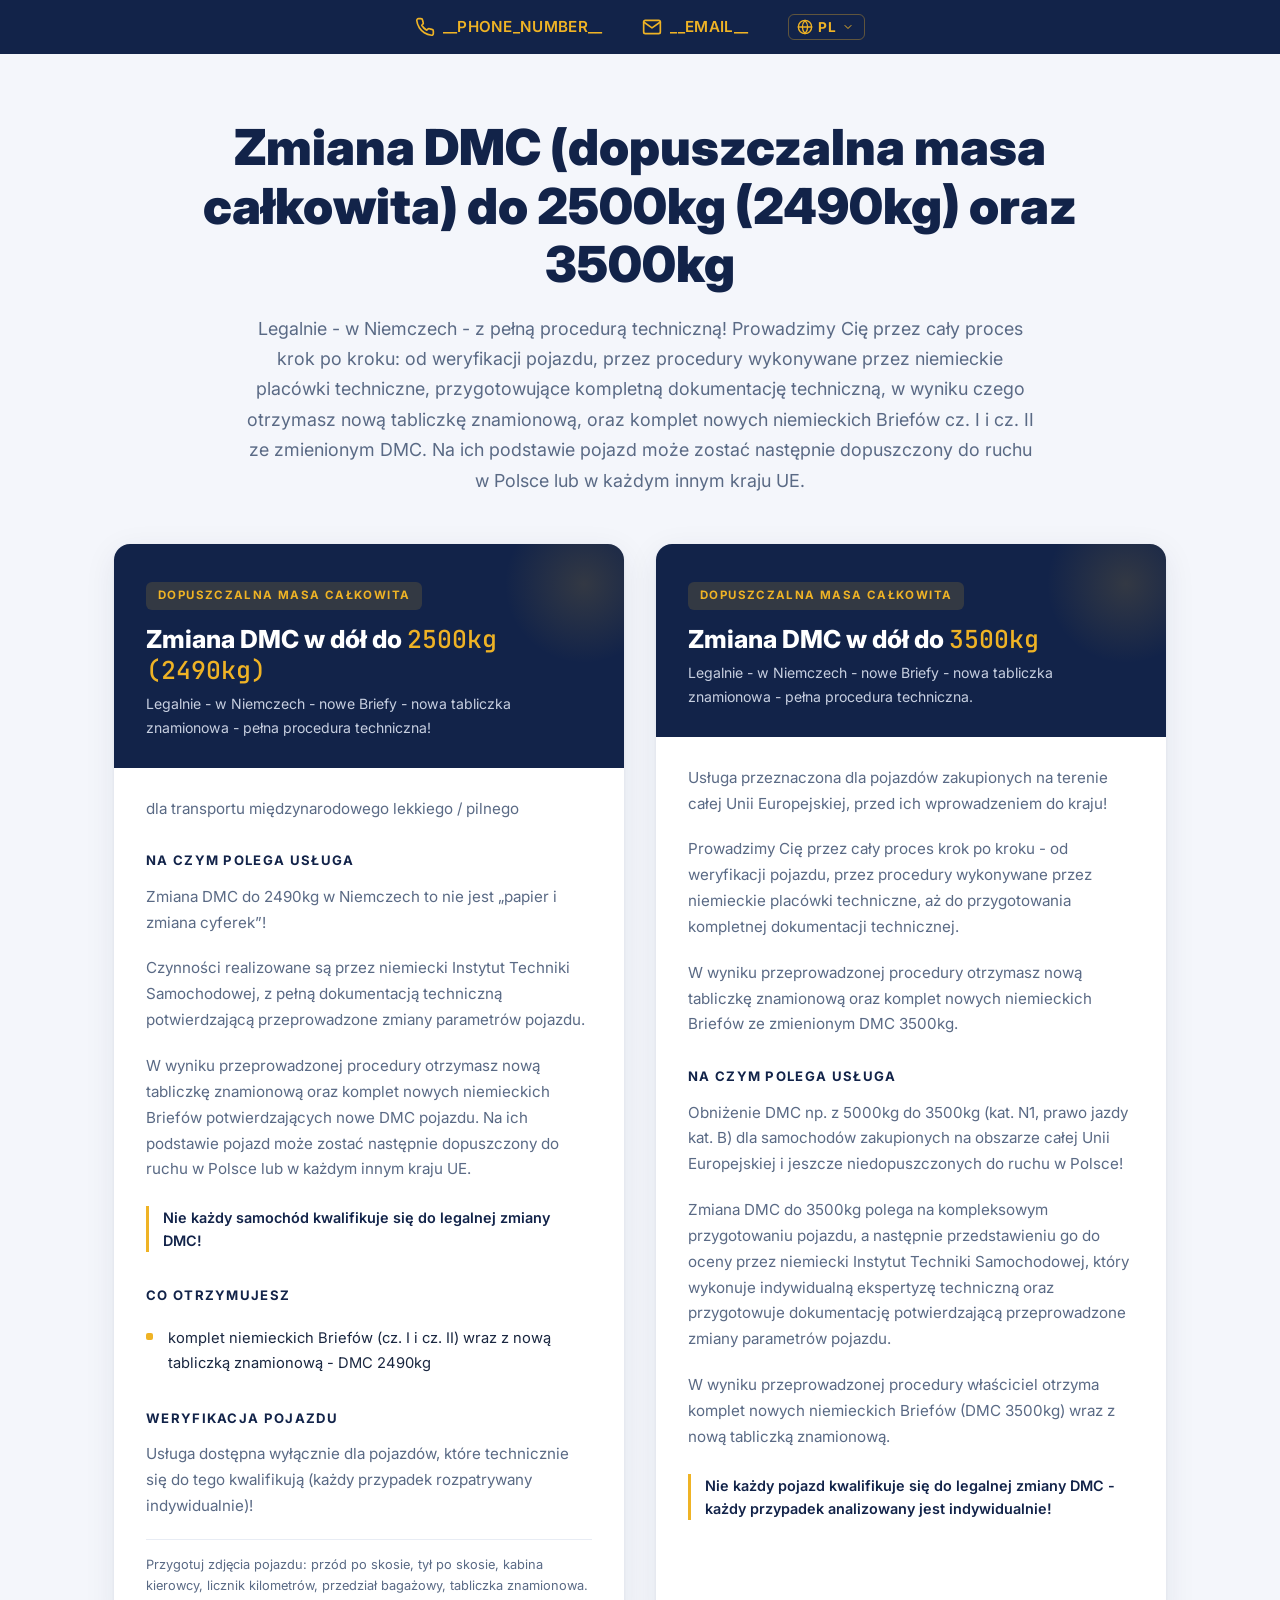
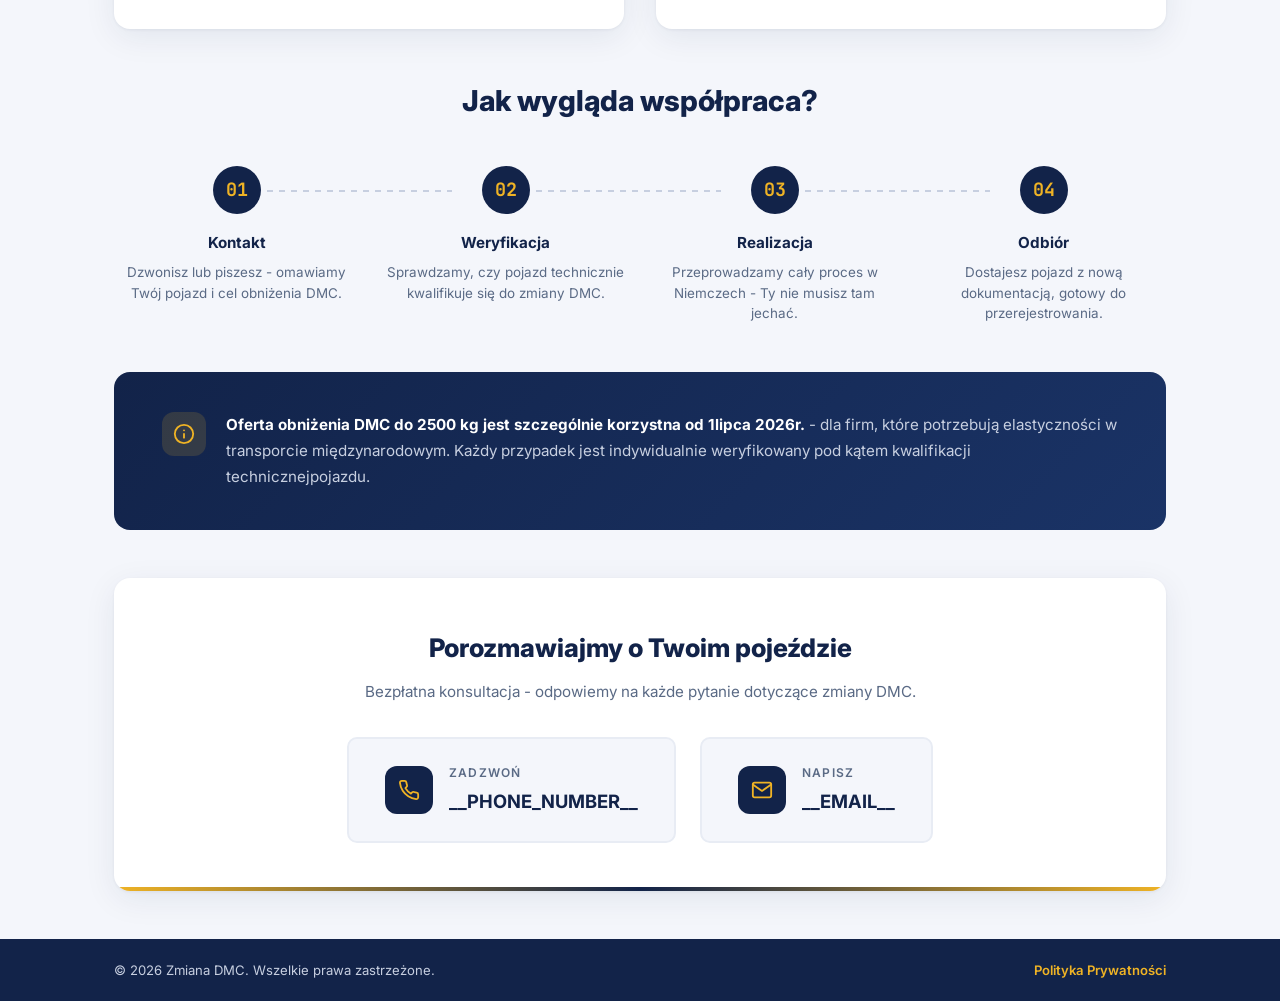
==== commit 024d5897: "Typo fixes" ====
--- a/index.html
+++ b/index.html
@@ -167,17 +167,17 @@
         <div class="step-item">
           <div class="step-num">01</div>
           <h4>Kontakt</h4>
-          <p>Dzwonisz lub piszesz - omawiamy Twój pojazd icelobniżenia DMC.</p>
+          <p>Dzwonisz lub piszesz - omawiamy Twój pojazd i cel obniżenia DMC.</p>
         </div>
         <div class="step-item">
           <div class="step-num">02</div>
           <h4>Weryfikacja</h4>
-          <p>Sprawdzamy, czy pojazd technicznie kwalifikuje się do zmianyDMC.</p>
+          <p>Sprawdzamy, czy pojazd technicznie kwalifikuje się do zmiany DMC.</p>
         </div>
         <div class="step-item">
           <div class="step-num">03</div>
           <h4>Realizacja</h4>
-          <p>Przeprowadzamy cały proces wNiemczech - Ty nie musisz tam jechać.</p>
+          <p>Przeprowadzamy cały proces w Niemczech - Ty nie musisz tam jechać.</p>
         </div>
         <div class="step-item">
           <div class="step-num">04</div>
